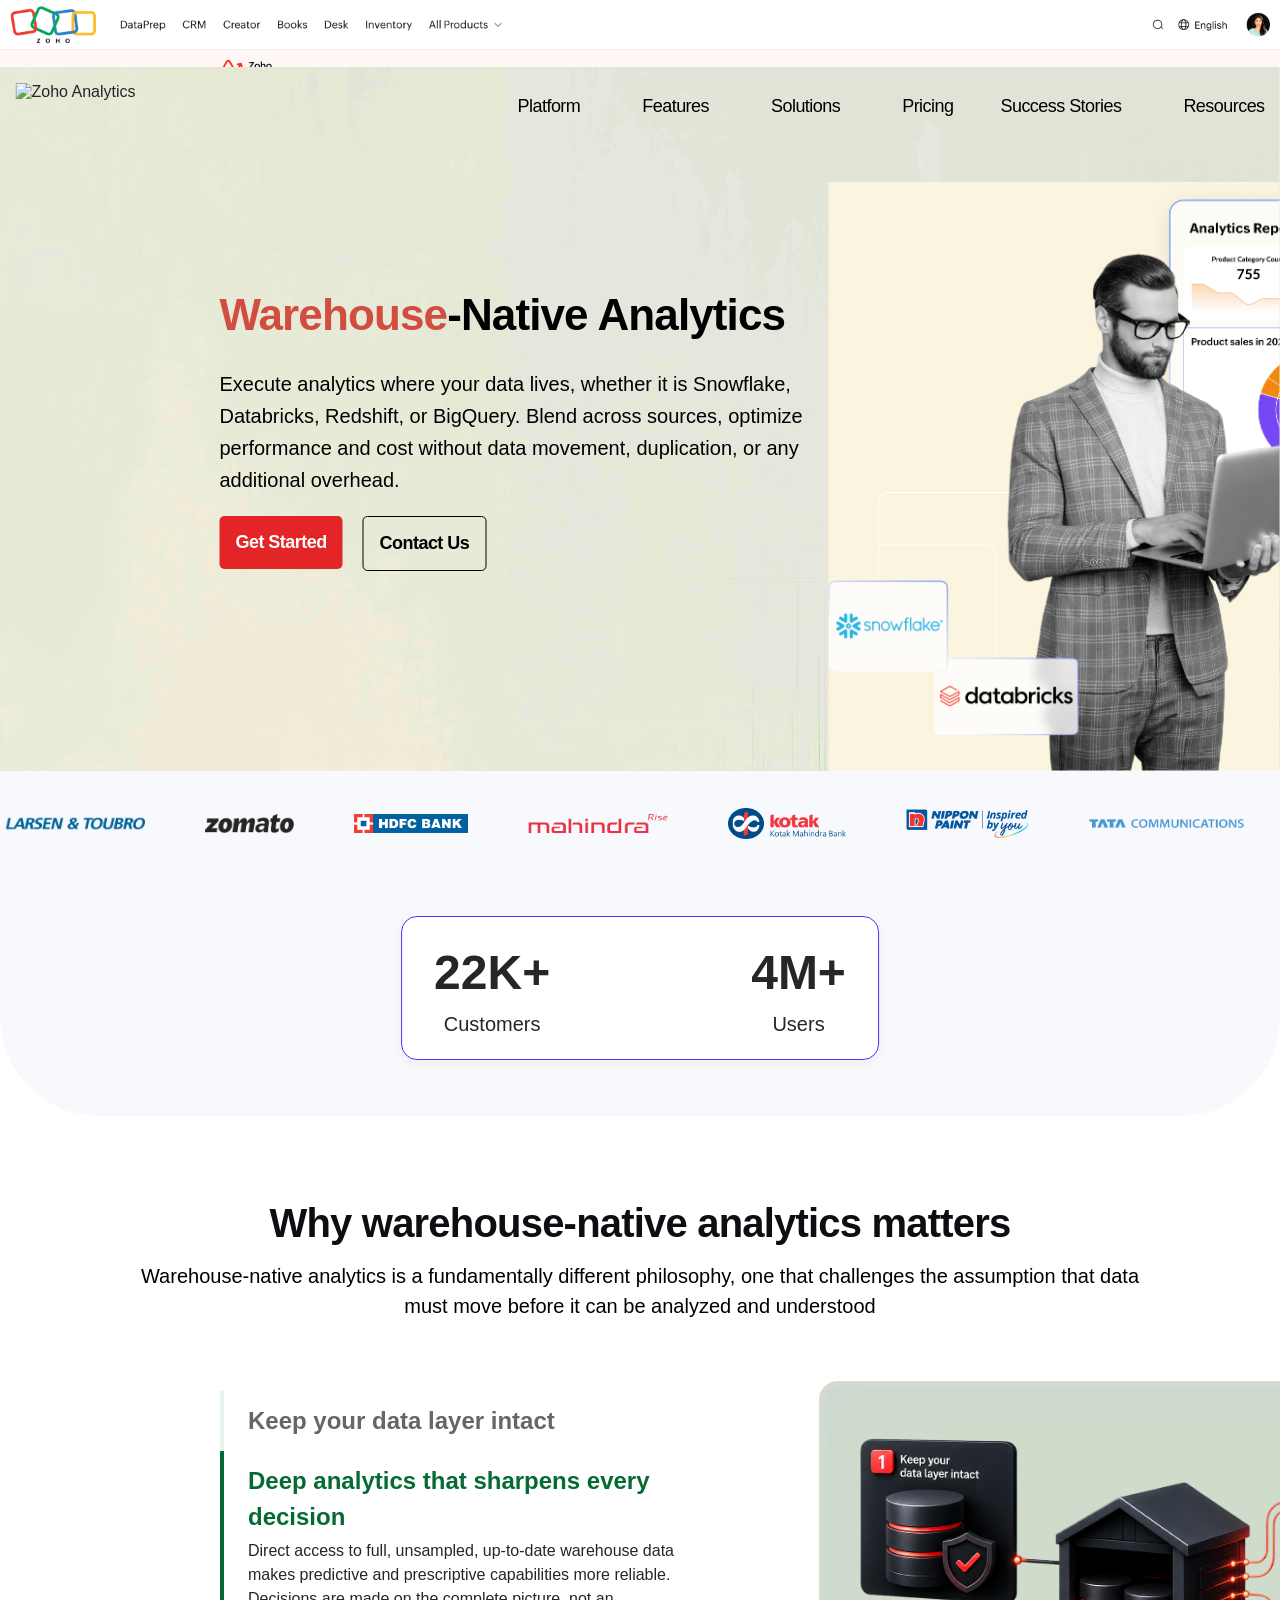
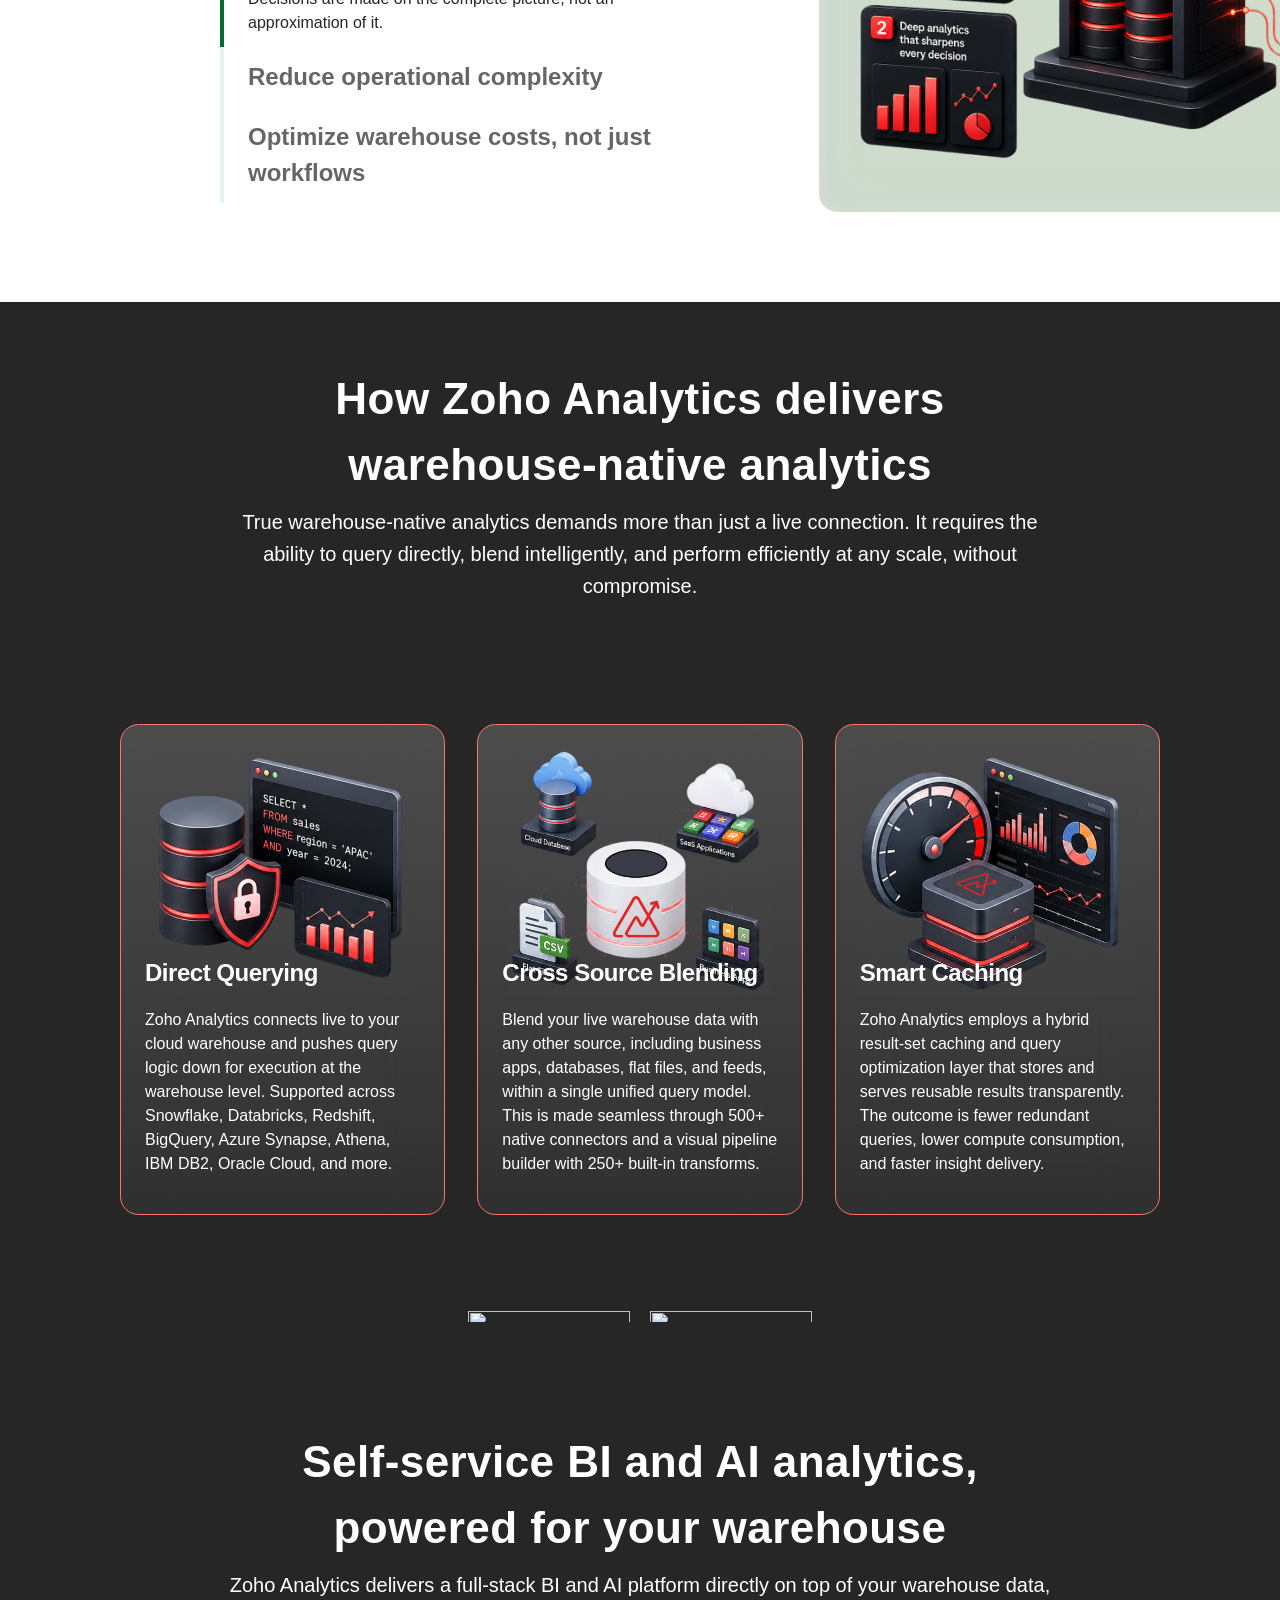
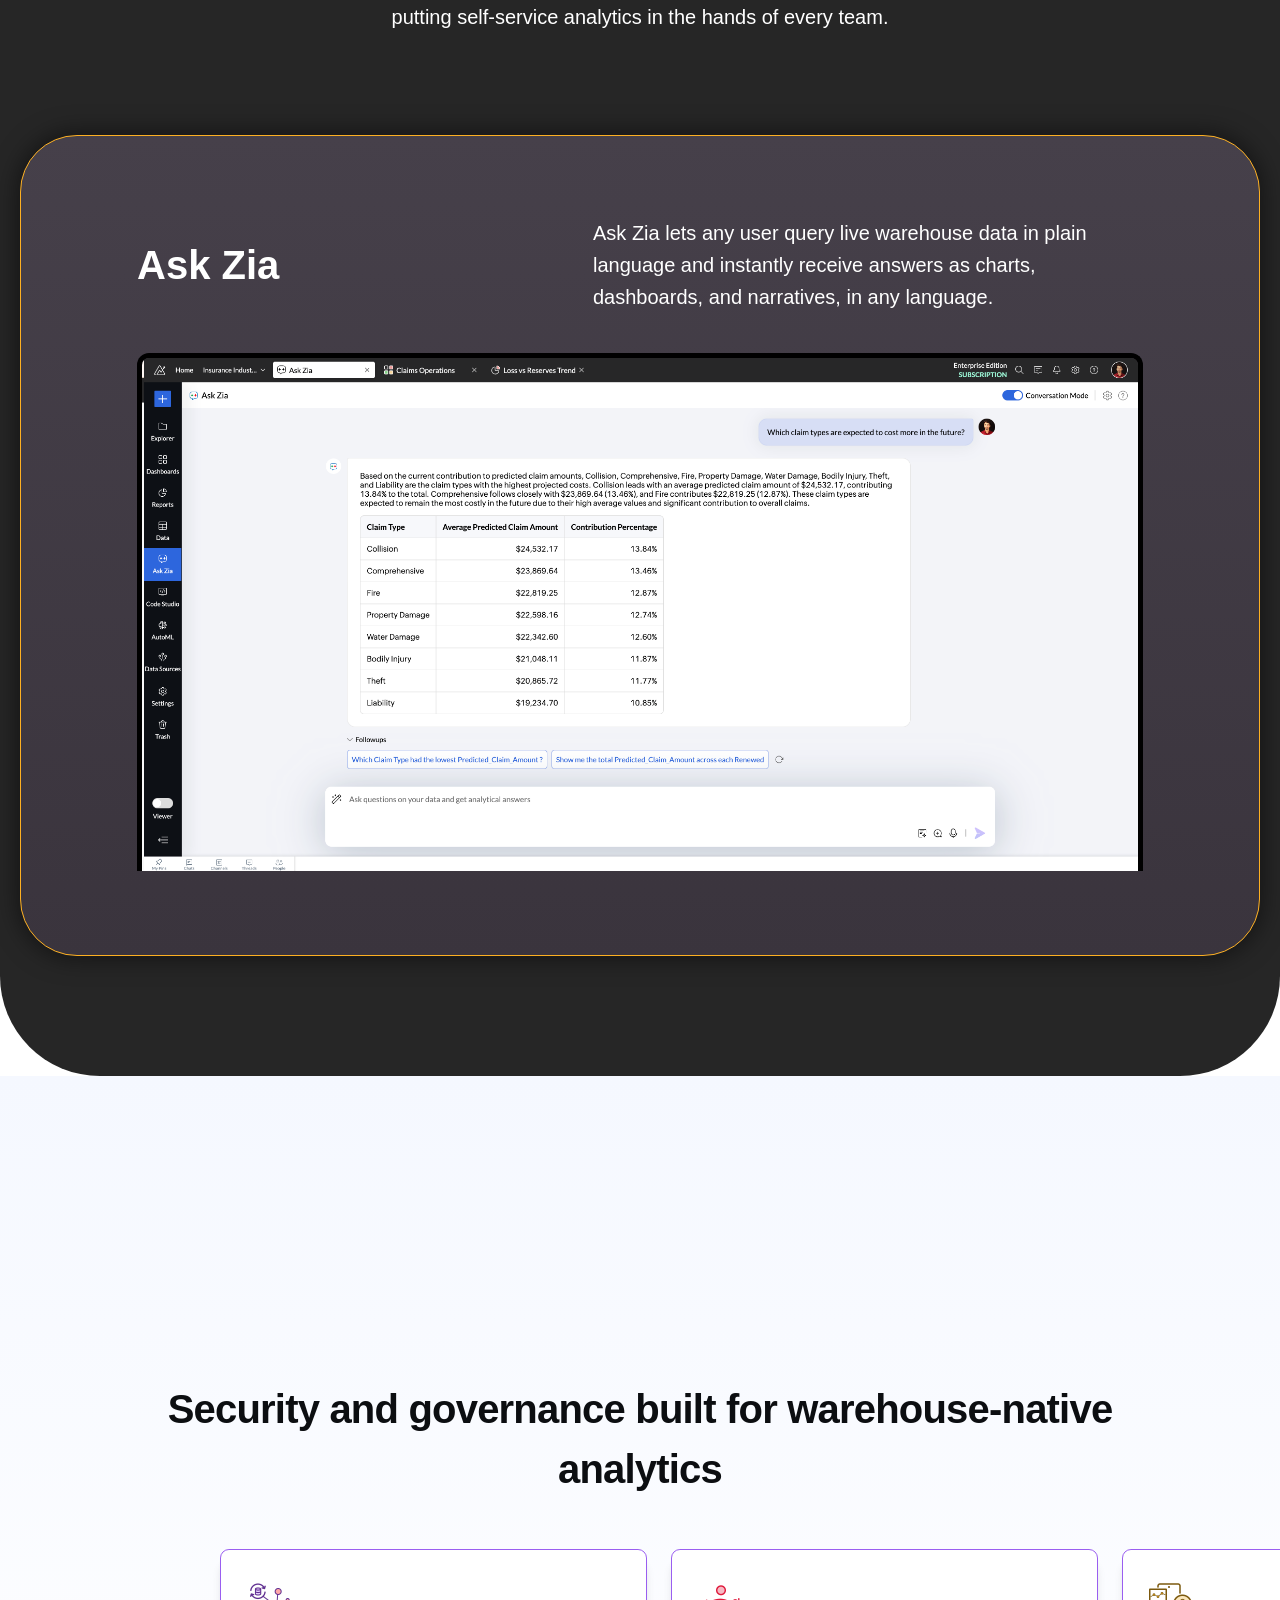
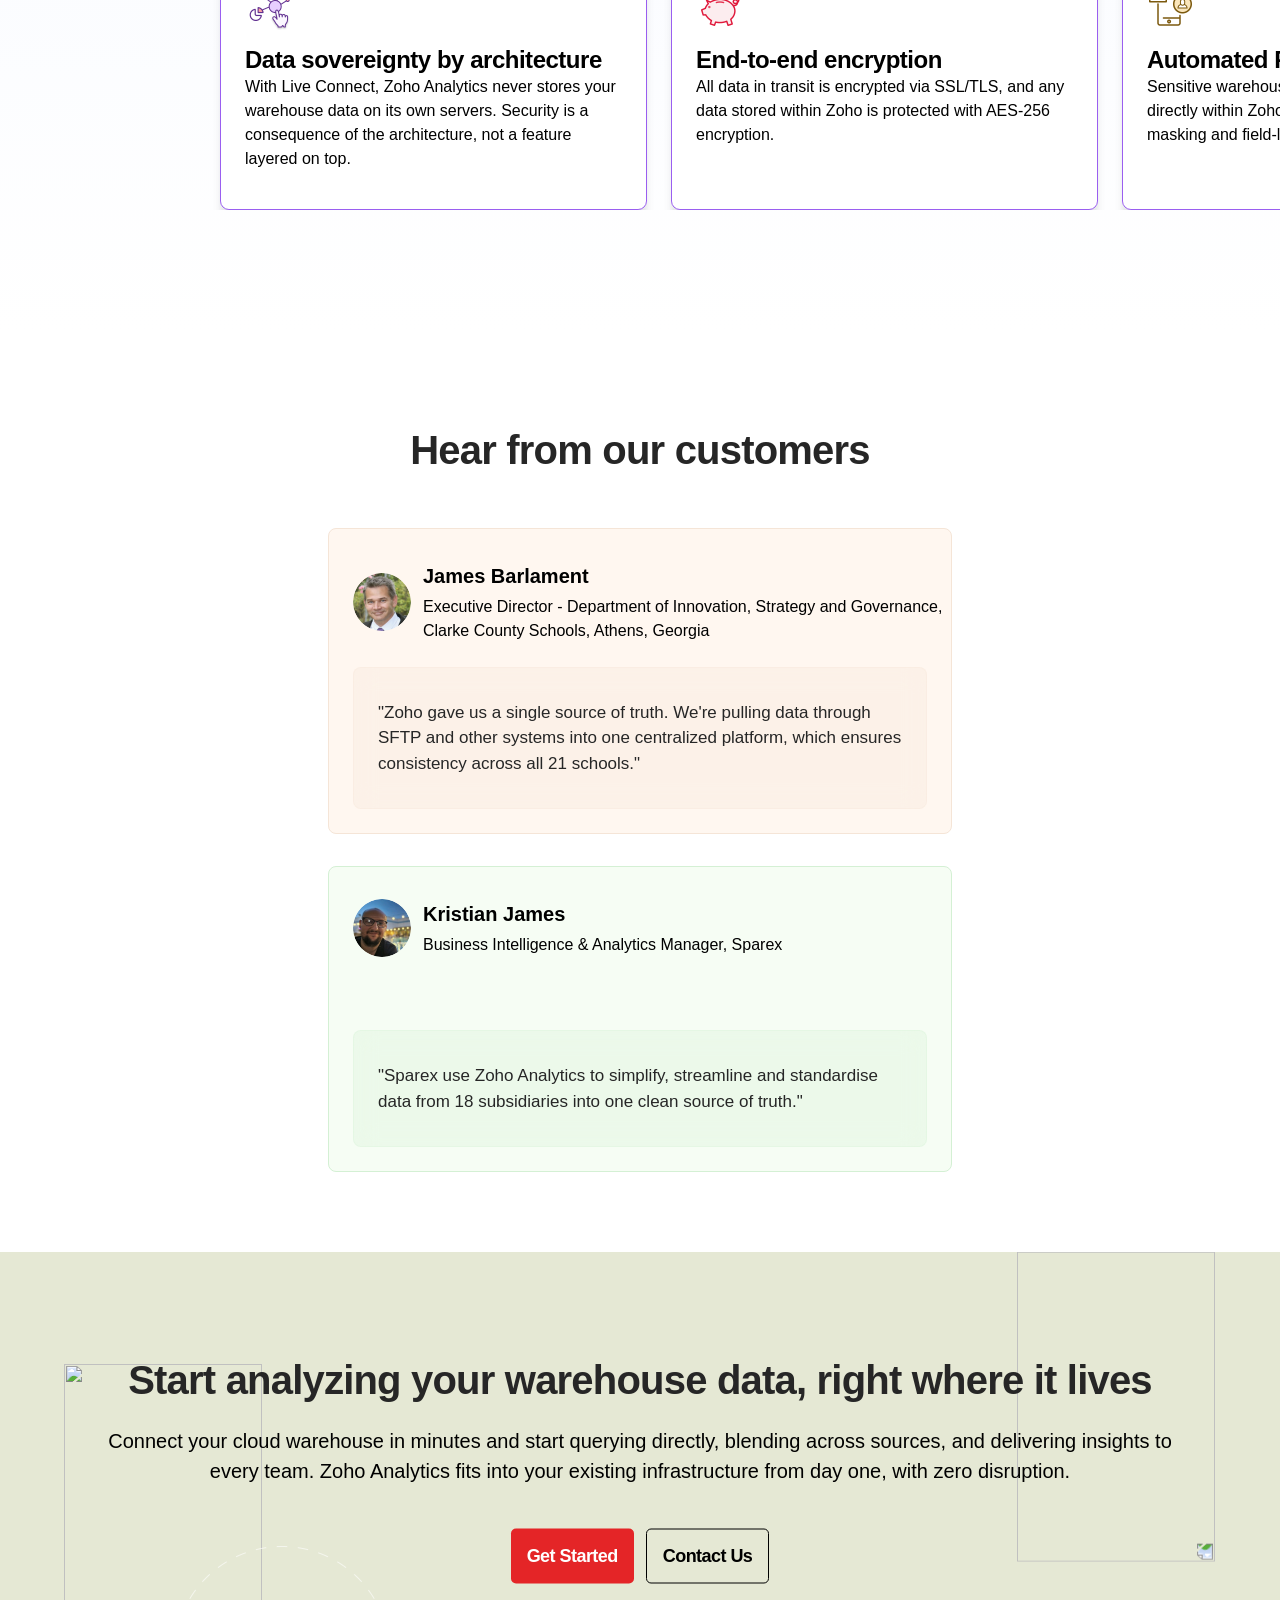
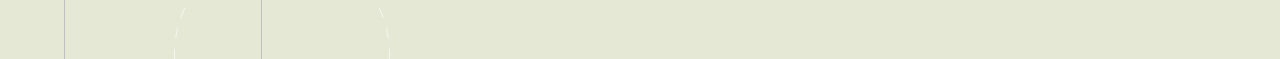
==== index.html @ e3c2c5ec "Add all project files: HTML, src, Figma fidelity report, and cursor config" ====
<!DOCTYPE html>
<html lang="en">
<head>
  <meta charset="UTF-8" />
  <meta name="viewport" content="width=1720" />
  <title>Warehouse-Native Analytics | Zoho Analytics</title>
  <link rel="stylesheet" href="src/css/tokens.css" />
  <link rel="stylesheet" href="src/css/styles.css" />
</head>
<body>
  <main id="platform-page" class="platform-page" data-node-id="2268:1725" aria-label="New platform page"></main>

  <script src="https://code.jquery.com/jquery-3.7.1.min.js" integrity="sha256-/JqT3SQfawRcv/BIHPThkBvs0OEvtFFmqPF/lYI/Cxo=" crossorigin="anonymous"></script>
  <script src="src/js/main.js"></script>
</body>
</html>
---- src/css/tokens.css ----
:root {
  /* Figma variables (node 2268:1725) */
  --text-primary: #0c0e11;
  --accent-red: #d14d3f;
  --cta-red: #e42527;
  --text-body: #262626;
  --text-muted: #666666;
  --spacing-1: 1px;
  --spacing-md: 8px;
  --spacing-xl: 16px;
  --spacing-3xl: 24px;
  --spacing-4xl: 32px;
  --container-max: 1280px;
  --width-md: 560px;
  --radius-none: 0;
  --backdrop-blur-lg: 24px;

  /* Section-specific (from design context) */
  --hero-inner-bg: #fbf4df;
  --stats-bg: #f8f9fc;
  --stats-card-border: #5930ff;
  --feature-active: #066b33;
  --feature-border-active: #066b33;
  --feature-border-inactive: #e7f3ed;
  --warehouse-bg: #262626;
  --warehouse-card-border: #ff7471;
  --security-card-border: #9a5ef0;
  --testimonial-1-bg: #fff7f0;
  --testimonial-1-border: #f5e5d7;
  --testimonial-1-quote-bg: rgba(245, 229, 215, 0.3);
  --testimonial-2-bg: #f6fdf4;
  --testimonial-2-border: #d4f0d4;
  --testimonial-2-quote-bg: rgba(212, 240, 212, 0.3);
  --cta-bg: #e5e8d4;
  --page-max-width: 1720px;
  --content-gutter: 220px;

  --font-family: "Zoho Puvi", -apple-system, BlinkMacSystemFont, "Segoe UI", Roboto, Helvetica, Arial, sans-serif;
}
---- src/css/styles.css ----
*,
*::before,
*::after {
  box-sizing: border-box;
}

html {
  -webkit-font-smoothing: antialiased;
}

body {
  margin: 0;
  font-family: var(--font-family);
  color: var(--text-body);
  background: #ffffff;
}

img {
  display: block;
  max-width: 100%;
  height: auto;
}

a {
  color: inherit;
  text-decoration: none;
}

.platform-page {
  width: 100%;
  max-width: var(--page-max-width);
  margin: 0 auto;
  overflow-x: hidden;
}

/* Buttons */
.btn {
  display: inline-flex;
  align-items: center;
  justify-content: center;
  padding: 16px;
  border-radius: 5px;
  font-size: 18px;
  font-weight: 600;
  letter-spacing: -0.54px;
  line-height: normal;
  white-space: nowrap;
}

.btn--primary {
  background: var(--cta-red);
  color: #ffffff;
  border: none;
}

.btn--outline {
  background: transparent;
  color: #000000;
  border: 1px solid #000000;
}

/* Hero */
.hero {
  position: relative;
  width: 100%;
  height: 771px;
  background: #ffffff;
}

.hero__top-bar {
  position: absolute;
  top: 0;
  left: 0;
  width: 1715.2px;
  max-width: 100%;
  height: 67px;
  overflow: hidden;
  z-index: 3;
}

.hero__top-bar img {
  width: 100%;
  height: 100%;
  object-fit: cover;
  object-position: top left;
}

.hero__canvas {
  position: absolute;
  top: 65px;
  left: 50%;
  transform: translateX(calc(-50% - 0.5px));
  width: 1719px;
  max-width: 100%;
  height: 707px;
  background: var(--hero-inner-bg);
  overflow: hidden;
}

.hero__gradient {
  position: absolute;
  top: 0;
  left: -1px;
  width: 1720px;
  height: 964px;
  pointer-events: none;
}

.hero__gradient img {
  width: 100%;
  height: 100%;
  object-fit: cover;
}

.hero__nav {
  position: absolute;
  top: 18px;
  left: 50%;
  transform: translateX(calc(-50% + 0.54px));
  display: flex;
  align-items: center;
  gap: 340px;
  z-index: 2;
}

.hero__logo img {
  width: 162.088px;
  height: 46px;
}

.hero__nav-links {
  display: flex;
  align-items: center;
  gap: 47px;
}

.hero__nav-item {
  display: inline-flex;
  align-items: center;
  gap: 7px;
  font-size: 18px;
  font-weight: 500;
  letter-spacing: -0.54px;
  color: #000000;
  white-space: nowrap;
}

.hero__nav-arrow {
  width: 8px;
  height: 4px;
}

.hero__copy {
  position: absolute;
  top: 217px;
  left: 220px;
  width: 587px;
  display: flex;
  flex-direction: column;
  gap: 20px;
  z-index: 2;
}

.hero__title {
  margin: 0;
  width: 612px;
  max-width: 100%;
  font-size: 44px;
  font-weight: 700;
  line-height: 1.5;
  letter-spacing: -0.88px;
}

.hero__title-accent {
  color: var(--accent-red);
}

.hero__title-rest {
  color: #000000;
}

.hero__body {
  margin: 0;
  font-size: 20px;
  font-weight: 400;
  line-height: 32px;
  color: #000000;
}

.hero__actions {
  display: flex;
  gap: 20px;
  align-items: flex-start;
}

.hero__visual {
  position: absolute;
  top: 117px;
  left: 819.5px;
  width: 788.347px;
  height: 589px;
  z-index: 1;
  pointer-events: none;
}

.hero__visual img {
  width: 100%;
  height: 100%;
  object-fit: contain;
}

/* Stats + marquee */
.stats-marquee {
  position: relative;
  width: 100%;
  height: 345px;
  background: var(--stats-bg);
  border-bottom-left-radius: 100px;
  border-bottom-right-radius: 100px;
  overflow: hidden;
}

.stats-marquee__track-wrap {
  position: absolute;
  top: 32px;
  left: 0;
  width: 100%;
  overflow: hidden;
}

.stats-marquee__track {
  display: flex;
  width: max-content;
  will-change: transform;
}

.stats-marquee__set {
  display: flex;
  align-items: center;
  gap: 60px;
  padding-right: 60px;
}

.stats-marquee__set img {
  flex-shrink: 0;
  object-fit: contain;
}

.stats-marquee__card-wrap {
  position: absolute;
  top: 145px;
  left: 50%;
  transform: translateX(-50%);
}

.stats-marquee__card {
  display: flex;
  align-items: center;
  justify-content: center;
  gap: 100px;
  padding: 20px 32px;
  background: #ffffff;
  border: 0.5px solid var(--stats-card-border);
  border-radius: 16px;
  box-shadow: 0 4px 11.2px rgba(0, 0, 0, 0.05);
}

.stats-marquee__stat {
  display: flex;
  flex-direction: column;
  align-items: center;
  justify-content: center;
  text-align: center;
  color: var(--text-body);
  line-height: 1.5;
}

.stats-marquee__number {
  margin: 0;
  font-size: 48px;
  font-weight: 600;
}

.stats-marquee__label {
  margin: 0;
  font-size: 20px;
  font-weight: 500;
}

.stats-marquee__divider {
  width: 1px;
  height: 53.5px;
  flex-shrink: 0;
}

/* Philosophy */
.philosophy {
  width: 1005px;
  max-width: calc(100% - 40px);
  margin: 0 auto;
  padding: 77px 0 60px;
  text-align: center;
  display: flex;
  flex-direction: column;
  gap: 8px;
}

.philosophy__title {
  margin: 0;
  font-size: 40px;
  font-weight: 700;
  line-height: 1.5;
  letter-spacing: -0.8px;
  color: var(--text-primary);
}

.philosophy__body {
  margin: 0;
  font-size: 20px;
  font-weight: 400;
  line-height: 1.5;
  color: #000000;
}

/* Feature tabs */
.feature-tabs {
  padding: 0 var(--content-gutter) 90px;
}

.feature-tabs__inner {
  display: flex;
  align-items: center;
  justify-content: space-between;
  gap: 118px;
  max-width: var(--container-max);
  margin: 0 auto;
}

.feature-tabs__content {
  width: 481px;
  flex-shrink: 0;
  display: flex;
  flex-direction: column;
}

.feature-tabs__tab {
  padding: 12px 0 12px 24px;
  border-left: 4px solid var(--feature-border-inactive);
}

.feature-tabs__tab--active {
  border-left-color: var(--feature-border-active);
}

.feature-tabs__tab-title {
  margin: 0;
  font-size: 24px;
  line-height: 1.5;
  font-weight: 600;
  color: var(--text-muted);
}

.feature-tabs__tab--active .feature-tabs__tab-title {
  font-weight: 700;
  color: var(--feature-active);
}

.feature-tabs__tab-body {
  margin: 4px 0 0;
  font-size: 16px;
  font-weight: 500;
  line-height: 1.5;
  color: var(--text-body);
}

.feature-tabs__visual {
  width: 681px;
  height: 431px;
  flex-shrink: 0;
  border: 1px solid rgba(255, 221, 178, 0.3);
  border-radius: 18.422px;
  overflow: hidden;
  position: relative;
  background: #cfdccc;
  display: flex;
  align-items: center;
  justify-content: center;
  padding: 26px;
  box-shadow: inset 0 0 14px rgba(255, 255, 255, 0.2), inset 0 0 55.5px rgba(197, 185, 246, 0.15);
}

.feature-tabs__visual-frame {
  width: 629px;
  height: 336.856px;
  overflow: hidden;
  position: relative;
}

.feature-tabs__visual-frame img {
  width: 106%;
  height: 131.96%;
  max-width: none;
  object-fit: cover;
  position: absolute;
  left: -2.48%;
  top: -13.4%;
}

/* Warehouse section */
.warehouse {
  position: relative;
  width: 100%;
  min-height: 2146px;
  background: var(--warehouse-bg);
  border-bottom-left-radius: 100px;
  border-bottom-right-radius: 100px;
  overflow: hidden;
  color: #ffffff;
  padding-bottom: 120px;
}

.warehouse__header,
.warehouse__ask-zia-header {
  width: var(--container-max);
  max-width: calc(100% - 440px);
  margin: 0 auto;
  text-align: center;
  display: flex;
  flex-direction: column;
  gap: 8px;
}

.warehouse__header {
  padding-top: 64px;
}

.warehouse__title {
  margin: 0;
  font-size: 44px;
  font-weight: 700;
  line-height: 1.5;
  letter-spacing: 0.44px;
}

.warehouse__subtitle {
  margin: 0;
  font-size: 20px;
  font-weight: 400;
  line-height: 32px;
}

.warehouse__cards {
  display: flex;
  gap: 32px;
  width: 1440px;
  max-width: calc(100% - 40px);
  margin: 122px auto 0;
  padding: 0 100px 0 100px;
}

.warehouse__card {
  flex: 1 1 0;
  min-width: 0;
  height: 491px;
  position: relative;
  border: 1px solid var(--warehouse-card-border);
  border-radius: 18.422px;
  overflow: hidden;
  background: linear-gradient(180deg, rgba(255, 255, 255, 0.18) 0.128%, rgba(255, 255, 255, 0) 139.59%);
  backdrop-filter: blur(30.35px);
}

.warehouse__card-image {
  position: absolute;
  top: 18px;
  left: 50%;
  transform: translateX(-50%);
  max-height: 252px;
  width: auto;
  object-fit: contain;
}

.warehouse__card-content {
  position: absolute;
  left: 24px;
  right: 24px;
  bottom: 38px;
  display: flex;
  flex-direction: column;
  gap: 20px;
}

.warehouse__card-title {
  margin: 0;
  font-size: 24px;
  font-weight: 700;
  line-height: 1.2;
  letter-spacing: -0.48px;
}

.warehouse__card-body {
  margin: 0;
  font-size: 16px;
  font-weight: 400;
  line-height: 1.5;
}

.warehouse__pagination {
  display: flex;
  align-items: center;
  justify-content: center;
  gap: 20px;
  margin-top: 96px;
}

.warehouse__ask-zia-header {
  margin-top: 107px;
}

.warehouse__ask-zia {
  margin-top: 102px;
  display: flex;
  justify-content: center;
}

.warehouse__ask-zia-shell {
  width: 1510px;
  max-width: calc(100% - 40px);
  min-height: 821px;
  border-radius: 57px;
  border: 1px solid #fdb022;
  background: linear-gradient(180deg, #46404a 0%, #3a343d 100%);
  box-shadow: 0 0 25px 2px rgba(0, 0, 0, 0.5);
  padding: 81px 116px 40px;
  position: relative;
}

.warehouse__ask-zia-intro {
  display: flex;
  align-items: center;
  gap: 48px;
  margin-bottom: 40px;
}

.warehouse__ask-zia-title {
  margin: 0;
  width: 408px;
  flex-shrink: 0;
  font-size: 40px;
  font-weight: 700;
  line-height: 1.4;
}

.warehouse__ask-zia-desc {
  margin: 0;
  width: 824px;
  font-size: 20px;
  font-weight: 500;
  line-height: 32px;
}

.warehouse__ask-zia-screenshot-wrap {
  border: 5px solid #000000;
  border-bottom: none;
  border-radius: 12px 12px 0 0;
  overflow: hidden;
}

.warehouse__ask-zia-screenshot {
  width: 100%;
  height: auto;
  display: block;
}

/* Security */
.security {
  position: relative;
  width: 100%;
  padding: 303px 0 120px;
  overflow: hidden;
}

.security__bg {
  position: absolute;
  inset: 0;
  background: linear-gradient(180deg, #f5f8ff 0%, #ffffff 100%);
  z-index: 0;
}

.security__title {
  position: relative;
  z-index: 1;
  margin: 0 auto 50px;
  max-width: 1156px;
  padding: 0 20px;
  text-align: center;
  font-size: 40px;
  font-weight: 700;
  line-height: 1.5;
  letter-spacing: -0.8px;
  color: var(--text-primary);
}

.security__cards-scroll {
  position: relative;
  z-index: 1;
  overflow-x: auto;
  overflow-y: hidden;
  -webkit-overflow-scrolling: touch;
  scrollbar-width: none;
  padding: 0 var(--content-gutter);
}

.security__cards-scroll::-webkit-scrollbar {
  display: none;
}

.security__cards {
  display: flex;
  gap: 24px;
  width: max-content;
  min-width: 100%;
}

.security__card {
  flex: 0 0 427px;
  width: 427px;
  min-height: 261px;
  display: flex;
  flex-direction: column;
  gap: 16px;
  padding: 32px 24px;
  background: #ffffff;
  border: 0.746px solid var(--security-card-border);
  border-radius: 8.958px;
  box-shadow: 0 14.93px 8.958px rgba(16, 24, 40, 0.08), 0 5.972px 2.986px rgba(16, 24, 40, 0.03);
}

.security__icon {
  width: 48px;
  height: 48px;
  object-fit: contain;
}

.security__card-title {
  margin: 0;
  font-size: 24px;
  font-weight: 700;
  line-height: 1.2;
  letter-spacing: -0.48px;
  color: #000000;
}

.security__card-body {
  margin: 0;
  font-size: 16px;
  font-weight: 400;
  line-height: 1.5;
  color: #000000;
}

/* Testimonials */
.testimonials {
  padding: 90px var(--content-gutter) 80px;
}

.testimonials__title {
  margin: 0 0 48px;
  text-align: center;
  font-size: 40px;
  font-weight: 700;
  line-height: 1.5;
  letter-spacing: -0.8px;
  color: var(--text-body);
}

.testimonials__grid {
  display: flex;
  gap: 32px;
  justify-content: center;
  flex-wrap: wrap;
}

.testimonials__card {
  position: relative;
  width: 624px;
  min-height: 306px;
  padding: 24px;
  border-radius: 8px;
  display: flex;
  flex-direction: column;
  justify-content: flex-end;
}

.testimonials__card--warm {
  background: var(--testimonial-1-bg);
  border: 1px solid var(--testimonial-1-border);
}

.testimonials__card--green {
  background: var(--testimonial-2-bg);
  border: 1px solid var(--testimonial-2-border);
}

.testimonials__profile {
  position: absolute;
  top: 32px;
  left: 24px;
  display: flex;
  gap: 12px;
  align-items: center;
}

.testimonials__avatar {
  width: 58px;
  height: 58px;
  border-radius: 50%;
  object-fit: cover;
  flex-shrink: 0;
}

.testimonials__name {
  margin: 0;
  font-size: 20px;
  font-weight: 600;
  line-height: 1.5;
  color: #000000;
}

.testimonials__role {
  margin: 4px 0 0;
  font-size: 16px;
  font-weight: 400;
  line-height: 1.5;
  color: #000000;
}

.testimonials__quote {
  margin: 108px 0 0;
  padding: 32px 24px;
  border-radius: 8px;
  font-size: 17px;
  font-weight: 500;
  line-height: 1.5;
  color: var(--text-body);
}

.testimonials__card--warm .testimonials__quote {
  background: var(--testimonial-1-quote-bg);
  border: 1px solid rgba(245, 229, 215, 0.3);
  backdrop-filter: blur(12px);
}

.testimonials__card--green .testimonials__quote {
  background: var(--testimonial-2-quote-bg);
  border: 1px solid rgba(212, 240, 212, 0.3);
  backdrop-filter: blur(12px);
}

/* Bottom CTA */
.bottom-cta {
  position: relative;
  width: 100%;
  height: 407px;
  background: var(--cta-bg);
  overflow: hidden;
}

.bottom-cta__box {
  position: absolute;
  width: 198px;
  height: 309.677px;
  object-fit: contain;
  pointer-events: none;
}

.bottom-cta__box--left {
  left: 64px;
  top: 112px;
}

.bottom-cta__box--right {
  right: 65px;
  top: 0;
  transform: rotate(180deg);
}

.bottom-cta__ellipse {
  position: absolute;
  left: 174px;
  bottom: -103px;
  width: 216px;
  height: 216px;
  opacity: 0.6;
  pointer-events: none;
}

.bottom-cta__content {
  position: absolute;
  top: 50%;
  left: 50%;
  transform: translate(-50%, calc(-50% + 10.5px));
  width: 1090px;
  max-width: calc(100% - 40px);
  display: flex;
  flex-direction: column;
  align-items: center;
  gap: 43px;
  text-align: center;
}

.bottom-cta__title {
  margin: 0;
  font-size: 40px;
  font-weight: 600;
  line-height: 1.5;
  letter-spacing: -0.8px;
  color: var(--text-body);
}

.bottom-cta__body {
  margin: 8px 0 0;
  font-size: 20px;
  font-weight: 400;
  line-height: 1.5;
  color: #000000;
}

.bottom-cta__actions {
  display: flex;
  gap: 12px;
  justify-content: center;
}

.bottom-cta__copy {
  display: flex;
  flex-direction: column;
  gap: 8px;
  align-items: center;
}
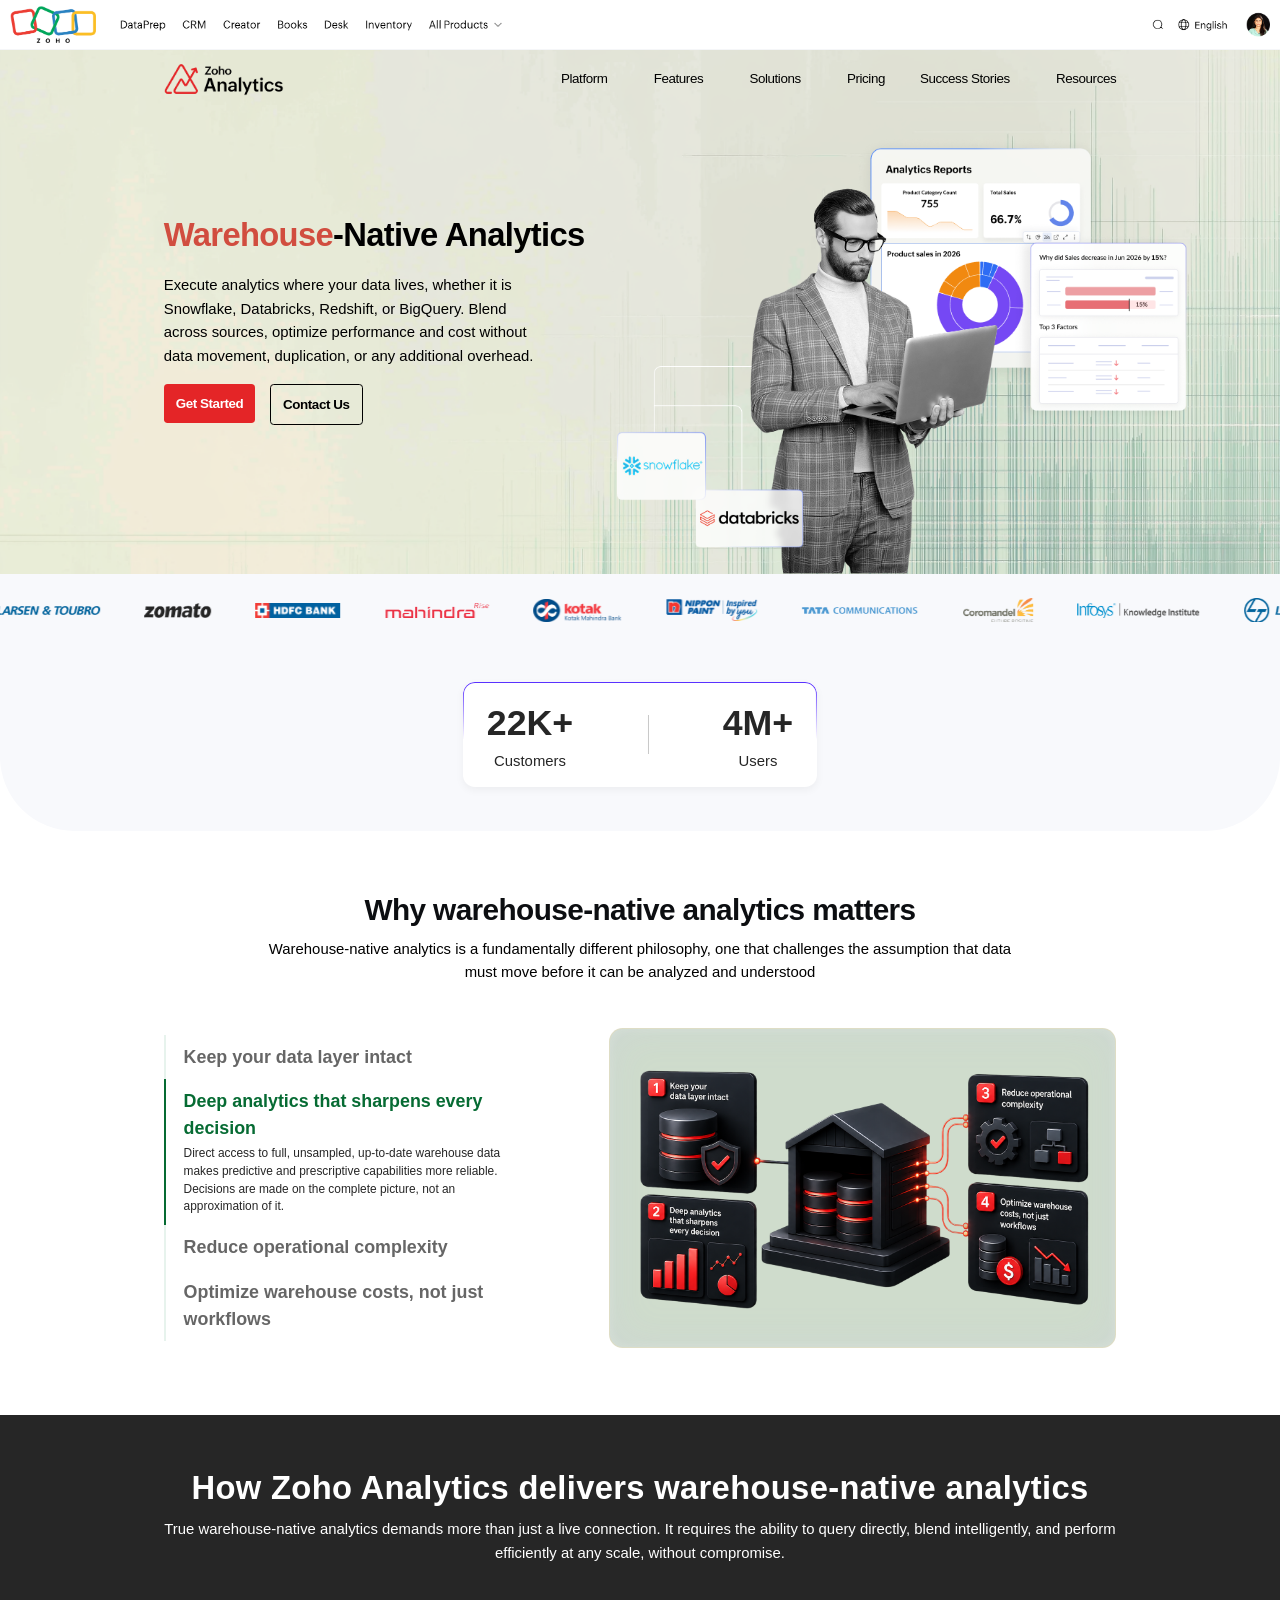
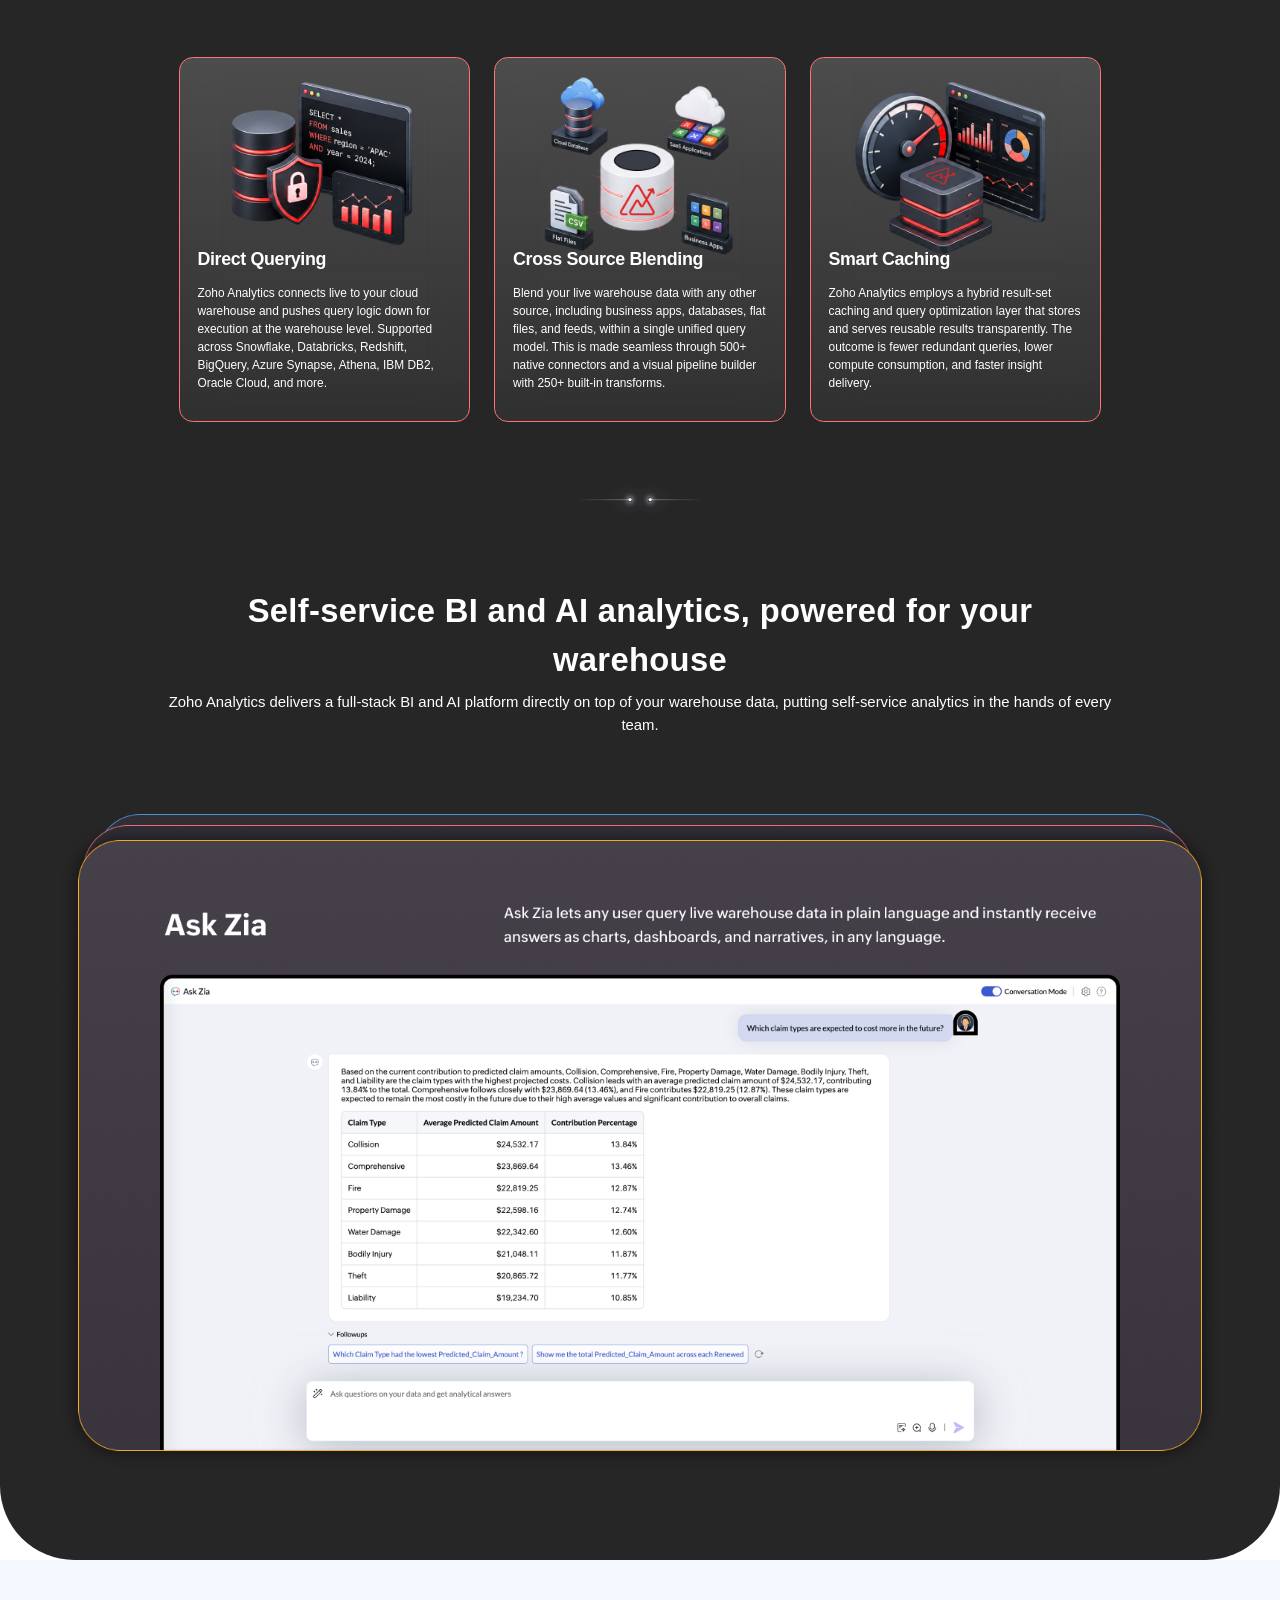
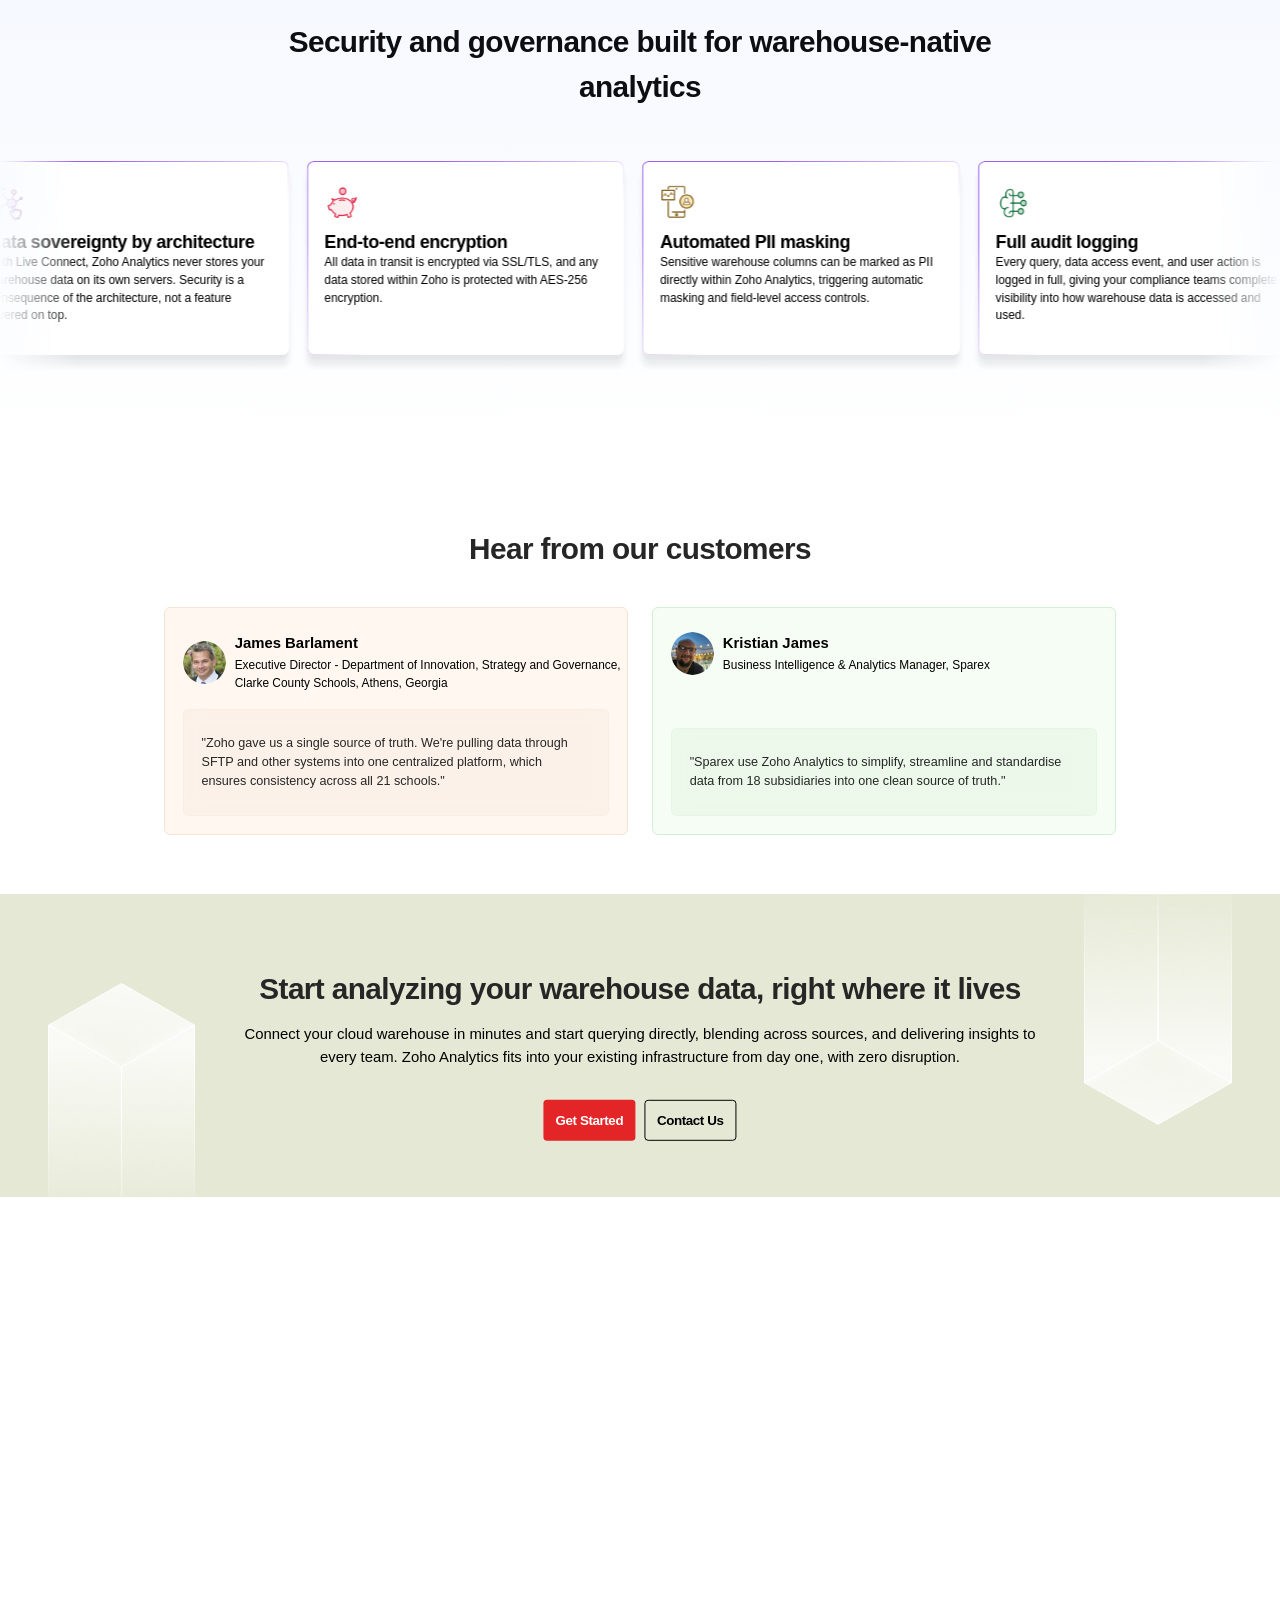
==== commit d7ab9926: "Update mockup: fix CTA boxes, Ask Zia UI, and spacing" ====
--- a/index.html
+++ b/index.html
@@ -1,16 +1,498 @@
 <!DOCTYPE html>
 <html lang="en">
+
 <head>
   <meta charset="UTF-8" />
-  <meta name="viewport" content="width=1720" />
+  <meta name="viewport" content="width=device-width, initial-scale=1" />
   <title>Warehouse-Native Analytics | Zoho Analytics</title>
+  <meta name="description"
+    content="Execute analytics where your data lives with Zoho Analytics warehouse-native platform. Connect Snowflake, Databricks, Redshift, BigQuery and more." />
   <link rel="stylesheet" href="src/css/tokens.css" />
   <link rel="stylesheet" href="src/css/styles.css" />
 </head>
+
 <body>
-  <main id="platform-page" class="platform-page" data-node-id="2268:1725" aria-label="New platform page"></main>
-
-  <script src="https://code.jquery.com/jquery-3.7.1.min.js" integrity="sha256-/JqT3SQfawRcv/BIHPThkBvs0OEvtFFmqPF/lYI/Cxo=" crossorigin="anonymous"></script>
-  <script src="src/js/main.js"></script>
+  <main id="platform-page" class="platform-page" data-node-id="2268:1725" aria-label="New platform page">
+
+    <!-- Hero -->
+    <section class="hero" data-node-id="11953:1313" aria-label="Hero">
+      <div class="hero__top-bar" data-node-id="11953:1541">
+        <img src="src/assets/images/hero-top-bar.png" alt="" width="1715" height="67" />
+      </div>
+      <div class="hero__canvas" data-node-id="11953:1314">
+        <div class="hero__gradient" data-node-id="11953:1315">
+          <img src="src/assets/images/hero-gradient.png" alt="" />
+        </div>
+        <header class="hero__nav" data-node-id="11953:1316">
+          <a class="hero__logo" href="#" data-node-id="11953:1317">
+            <img src="src/assets/images/custom-logo.png?v=2" alt="Custom Logo" height="46" />
+          </a>
+          <nav class="hero__nav-links" data-node-id="11953:1333" aria-label="Primary">
+            <a class="hero__nav-item" href="#" data-node-id="11953:1334">Platform <img class="hero__nav-arrow"
+                src="src/assets/images/nav-arrow.png" alt="" width="8" height="4" /></a>
+            <a class="hero__nav-item" href="#" data-node-id="11953:1338">Features <img class="hero__nav-arrow"
+                src="src/assets/images/nav-arrow.png" alt="" width="8" height="4" /></a>
+            <a class="hero__nav-item" href="#" data-node-id="11953:1342">Solutions <img class="hero__nav-arrow"
+                src="src/assets/images/nav-arrow.png" alt="" width="8" height="4" /></a>
+            <a class="hero__nav-item hero__nav-item--plain" href="#" data-node-id="11953:1346">Pricing</a>
+            <a class="hero__nav-item" href="#" data-node-id="11953:1347">Success Stories <img class="hero__nav-arrow"
+                src="src/assets/images/nav-arrow.png" alt="" width="8" height="4" /></a>
+            <a class="hero__nav-item hero__nav-item--plain" href="#" data-node-id="11953:1351">Resources</a>
+          </nav>
+        </header>
+        <div class="hero__copy" data-node-id="11953:1542">
+          <h1 class="hero__title" data-node-id="11953:1543">
+            <span class="hero__title-accent">Warehouse</span><span class="hero__title-rest">-Native Analytics</span>
+          </h1>
+          <p class="hero__body" data-node-id="11953:1544">
+            Execute analytics where your data lives, whether it is Snowflake, Databricks, Redshift, or BigQuery. Blend
+            across sources, optimize performance and cost without data movement, duplication, or any additional
+            overhead.
+          </p>
+          <div class="hero__actions" data-node-id="11953:1545">
+            <a class="btn btn--primary" href="#" data-node-id="11953:1546">Get Started</a>
+            <a class="btn btn--outline" href="#" data-node-id="11953:1548">Contact Us</a>
+          </div>
+        </div>
+        <div class="hero__visual" data-node-id="11960:4018">
+          <img src="src/assets/images/hero-illustration-cluster.png" alt="" width="788" height="589" />
+        </div>
+      </div>
+    </section>
+
+    <!-- Stats + Marquee -->
+    <section class="stats-marquee" data-node-id="2268:1755" aria-label="Customer logos and statistics">
+      <div class="stats-marquee__track-wrap">
+        <div class="stats-marquee__track" data-node-id="2268:1780">
+          <div class="stats-marquee__set">
+            <img src="src/assets/images/logo-larsen-toubro.png" alt="Larsen &amp; Toubro" width="181" height="33"
+              data-node-id="2268:1781" />
+            <img src="src/assets/images/logo-zomato.png" alt="Zomato" width="89" height="19" data-node-id="2268:1782" />
+            <img src="src/assets/images/logo-hdfc.png" alt="HDFC Bank" width="114" height="19"
+              data-node-id="2268:1783" />
+            <img src="src/assets/images/logo-mahindra.png" alt="Mahindra Rise" width="140" height="19"
+              data-node-id="2268:1784" />
+            <img src="src/assets/images/logo-kotak.png" alt="Kotak Mahindra Bank" width="118" height="31"
+              data-node-id="2268:1785" />
+            <img src="src/assets/images/logo-nippon.png" alt="Nippon Paint" width="122" height="29"
+              data-node-id="2268:1786" />
+            <img src="src/assets/images/logo-tata.png" alt="Tata Communications" width="157" height="9"
+              data-node-id="2268:1787" />
+            <img src="src/assets/images/logo-coromandel.png" alt="Coromandel" width="94" height="33"
+              data-node-id="2268:1788" />
+            <img src="src/assets/images/logo-infosys.png" alt="Infosys Knowledge Institute" width="164" height="19"
+              data-node-id="2268:1789" />
+          </div>
+        </div>
+      </div>
+      <div class="stats-marquee__card-wrap" data-node-id="2268:1756">
+        <div class="stats-marquee__card" data-node-id="11866:35531">
+          <div class="stats-marquee__stat" data-node-id="11866:35532">
+            <p class="stats-marquee__number" data-node-id="11866:35533">22K+</p>
+            <p class="stats-marquee__label" data-node-id="11866:35534">Customers</p>
+          </div>
+          <div class="stats-marquee__divider" role="separator"></div>
+          <div class="stats-marquee__stat" data-node-id="11866:35536">
+            <p class="stats-marquee__number" data-node-id="11866:35537">4M+</p>
+            <p class="stats-marquee__label" data-node-id="11866:35538">Users</p>
+          </div>
+        </div>
+      </div>
+    </section>
+
+    <!-- Philosophy -->
+    <section class="philosophy" data-node-id="11868:1301" aria-label="Why warehouse-native analytics matters">
+      <h2 class="philosophy__title" data-node-id="11868:1302">Why warehouse-native analytics matters</h2>
+      <p class="philosophy__body" data-node-id="11868:1303">
+        Warehouse-native analytics is a fundamentally different philosophy, one that challenges the assumption that data
+        must move before it can be analyzed and understood
+      </p>
+    </section>
+
+    <!-- Feature Tabs -->
+    <section class="feature-tabs" data-node-id="11954:3827" aria-label="Feature tabs">
+      <div class="feature-tabs__inner">
+        <div class="feature-tabs__content" data-node-id="11954:3828">
+          <article class="feature-tabs__tab" data-node-id="11954:3829">
+            <h3 class="feature-tabs__tab-title" data-node-id="11954:3831">Keep your data layer intact</h3>
+            <p class="feature-tabs__tab-body">
+              Connect directly to your existing data warehouse without moving or duplicating data. Zoho Analytics seamlessly integrates with your infrastructure, ensuring your central source of truth remains secure and unchanged.
+            </p>
+          </article>
+          <article class="feature-tabs__tab feature-tabs__tab--active" data-node-id="11954:3833">
+            <h3 class="feature-tabs__tab-title" data-node-id="11954:3835">Deep analytics that sharpens every decision
+            </h3>
+            <p class="feature-tabs__tab-body" data-node-id="11954:3837">
+              Direct access to full, unsampled, up-to-date warehouse data makes predictive and prescriptive capabilities
+              more reliable. Decisions are made on the complete picture, not an approximation of it.
+            </p>
+          </article>
+          <article class="feature-tabs__tab" data-node-id="11954:3839">
+            <h3 class="feature-tabs__tab-title" data-node-id="11954:3841">Reduce operational complexity</h3>
+            <p class="feature-tabs__tab-body">
+              Eliminate the need for complex ETL pipelines and disjointed data tools. A unified platform simplifies data governance and accelerates the time to insight for both IT teams and business users.
+            </p>
+          </article>
+          <article class="feature-tabs__tab" data-node-id="11963:4221">
+            <h3 class="feature-tabs__tab-title" data-node-id="11963:4223">Optimize warehouse costs, not just workflows
+            </h3>
+            <p class="feature-tabs__tab-body">
+              Control your compute and storage expenses with smart caching and query optimization. Zoho Analytics ensures you only pay for the processing you actually need while delivering fast performance.
+            </p>
+          </article>
+        </div>
+        <div class="feature-tabs__visual" data-node-id="11954:3843">
+          <div class="feature-tabs__visual-frame">
+            <img src="src/assets/images/feature-tab-illustration.png" alt="" width="629" height="337"
+              data-node-id="11964:4227" />
+          </div>
+        </div>
+      </div>
+    </section>
+
+    <!-- Warehouse Features -->
+    <section class="warehouse" data-node-id="2268:1726" aria-label="Warehouse-native analytics features">
+      <div class="warehouse__header" data-node-id="11869:46254">
+        <h2 class="warehouse__title" data-node-id="11869:46255">How Zoho Analytics delivers warehouse-native analytics
+        </h2>
+        <p class="warehouse__subtitle" data-node-id="11869:46256">
+          True warehouse-native analytics demands more than just a live connection. It requires the ability to query
+          directly, blend intelligently, and perform efficiently at any scale, without compromise.
+        </p>
+      </div>
+
+      <div class="warehouse__cards" data-node-id="11869:1914">
+        <article class="warehouse__card" data-node-id="11869:1915">
+          <img class="warehouse__card-image" src="src/assets/images/card-direct-querying.png" alt="" width="266"
+            height="252" data-node-id="11899:3391" />
+          <div class="warehouse__card-content" data-node-id="11869:1916">
+            <h3 class="warehouse__card-title" data-node-id="11869:1917">Direct Querying</h3>
+            <p class="warehouse__card-body" data-node-id="11869:1918">
+              Zoho Analytics connects live to your cloud warehouse and pushes query logic down for execution at the
+              warehouse level. Supported across Snowflake, Databricks, Redshift, BigQuery, Azure Synapse, Athena, IBM
+              DB2, Oracle Cloud, and more.
+            </p>
+          </div>
+        </article>
+        <article class="warehouse__card" data-node-id="11869:2078">
+          <img class="warehouse__card-image" src="src/assets/images/card-cross-source-blending.png" alt="" width="246"
+            height="232" data-node-id="11899:3427" />
+          <div class="warehouse__card-content" data-node-id="11869:2079">
+            <h3 class="warehouse__card-title" data-node-id="11869:2080">Cross Source Blending</h3>
+            <p class="warehouse__card-body" data-node-id="11869:2081">
+              Blend your live warehouse data with any other source, including business apps, databases, flat files, and
+              feeds, within a single unified query model. This is made seamless through 500+ native connectors and a
+              visual pipeline builder with 250+ built-in transforms.
+            </p>
+          </div>
+        </article>
+        <article class="warehouse__card" data-node-id="11869:2215">
+          <img class="warehouse__card-image" src="src/assets/images/card-smart-caching.png" alt="" width="247"
+            height="223" data-node-id="11960:4212" />
+          <div class="warehouse__card-content" data-node-id="11869:2216">
+            <h3 class="warehouse__card-title" data-node-id="11869:2217">Smart Caching</h3>
+            <p class="warehouse__card-body" data-node-id="11869:2218">
+              Zoho Analytics employs a hybrid result-set caching and query optimization layer that stores and serves
+              reusable results transparently. The outcome is fewer redundant queries, lower compute consumption, and
+              faster insight delivery.
+            </p>
+          </div>
+        </article>
+      </div>
+
+      <div class="warehouse__pagination" data-node-id="11980:918">
+        <!-- Left pagination dot (line fades left → glowing star at right) -->
+        <svg width="162" height="11" viewBox="0 0 175.5 39" fill="none" xmlns="http://www.w3.org/2000/svg"
+          overflow="visible" style="display:block;" data-node-id="11980:919">
+          <g id="Group 9">
+            <path d="M0 19.5H156" stroke="url(#paint0_linear_left)" />
+            <g filter="url(#filter0_dd_left)">
+              <path
+                d="M157.169 14.8359C156.8 13.7551 155.307 13.7224 154.869 14.7377L154.832 14.8365L154.333 16.294C154.219 16.6283 151.48 14.5797 151.237 14.8365C150.995 15.0934 153.255 17.6498 152.928 17.7831L152.794 17.8331L151.336 18.3309C150.255 18.7002 150.222 20.1935 151.237 20.6314L151.336 20.6684L152.794 21.1668C153.128 21.281 150.98 23.9215 151.237 24.164C151.494 24.4065 154.15 22.2453 154.283 22.5725L154.333 22.7059L154.831 24.164C155.2 25.2448 156.694 25.2775 157.131 24.2628L157.169 24.164L157.667 22.7065C157.781 22.3721 160.52 24.5198 160.762 24.2628C161.005 24.0059 158.745 21.3502 159.073 21.2169L159.206 21.1668L160.664 20.6691C161.745 20.2997 161.778 18.8064 160.762 18.3691L160.664 18.3309L159.206 17.8331C158.872 17.7189 160.757 15.2425 160.5 15C160.243 14.7575 157.85 16.7546 157.717 16.4274L157.667 16.294L157.169 14.8359Z"
+                fill="#FFFFFF" />
+            </g>
+          </g>
+          <defs>
+            <filter id="filter0_dd_left" x="136.5" y="0" width="39" height="39" filterUnits="userSpaceOnUse"
+              color-interpolation-filters="sRGB">
+              <feFlood flood-opacity="0" result="BackgroundImageFix" />
+              <feColorMatrix in="SourceAlpha" type="matrix" values="0 0 0 0 0 0 0 0 0 0 0 0 0 0 0 0 0 0 127 0"
+                result="hardAlpha" />
+              <feOffset />
+              <feGaussianBlur stdDeviation="7" />
+              <feComposite in2="hardAlpha" operator="out" />
+              <feColorMatrix type="matrix" values="0 0 0 0 0.771835 0 0 0 0 0.720833 0 0 0 0 1 0 0 0 1.0 0" />
+              <feBlend mode="normal" in2="BackgroundImageFix" result="effect1_dropShadow_left" />
+              <feColorMatrix in="SourceAlpha" type="matrix" values="0 0 0 0 0 0 0 0 0 0 0 0 0 0 0 0 0 0 127 0"
+                result="hardAlpha" />
+              <feOffset />
+              <feGaussianBlur stdDeviation="2" />
+              <feComposite in2="hardAlpha" operator="out" />
+              <feColorMatrix type="matrix" values="0 0 0 0 0.847059 0 0 0 0 0.572549 0 0 0 0 0.243137 0 0 0 1 0" />
+              <feBlend mode="normal" in2="effect1_dropShadow_left" result="effect2_dropShadow_left" />
+              <feBlend mode="normal" in="SourceGraphic" in2="effect2_dropShadow_left" result="shape" />
+            </filter>
+            <linearGradient id="paint0_linear_left" x1="156" y1="19" x2="0" y2="19" gradientUnits="userSpaceOnUse">
+              <stop stop-color="#CCC1FB" />
+              <stop offset="1" stop-color="#CCC1FB" stop-opacity="0" />
+            </linearGradient>
+          </defs>
+        </svg>
+
+        <!-- Right pagination dot (mirrored — glowing star at left, line fades right) -->
+        <svg width="162" height="11" viewBox="0 0 175.5 39" fill="none" xmlns="http://www.w3.org/2000/svg"
+          overflow="visible" style="display:block; transform:scaleX(-1);" data-node-id="11980:923">
+          <g id="Group 10">
+            <path d="M0 19.5H156" stroke="url(#paint0_linear_right)" />
+            <g filter="url(#filter0_dd_right)">
+              <path
+                d="M157.169 14.8359C156.8 13.7551 155.307 13.7224 154.869 14.7377L154.832 14.8365L154.333 16.294C154.219 16.6283 151.48 14.5797 151.237 14.8365C150.995 15.0934 153.255 17.6498 152.928 17.7831L152.794 17.8331L151.336 18.3309C150.255 18.7002 150.222 20.1935 151.237 20.6314L151.336 20.6684L152.794 21.1668C153.128 21.281 150.98 23.9215 151.237 24.164C151.494 24.4065 154.15 22.2453 154.283 22.5725L154.333 22.7059L154.831 24.164C155.2 25.2448 156.694 25.2775 157.131 24.2628L157.169 24.164L157.667 22.7065C157.781 22.3721 160.52 24.5198 160.762 24.2628C161.005 24.0059 158.745 21.3502 159.073 21.2169L159.206 21.1668L160.664 20.6691C161.745 20.2997 161.778 18.8064 160.762 18.3691L160.664 18.3309L159.206 17.8331C158.872 17.7189 160.757 15.2425 160.5 15C160.243 14.7575 157.85 16.7546 157.717 16.4274L157.667 16.294L157.169 14.8359Z"
+                fill="#FFFFFF" />
+            </g>
+          </g>
+          <defs>
+            <filter id="filter0_dd_right" x="136.5" y="0" width="39" height="39" filterUnits="userSpaceOnUse"
+              color-interpolation-filters="sRGB">
+              <feFlood flood-opacity="0" result="BackgroundImageFix" />
+              <feColorMatrix in="SourceAlpha" type="matrix" values="0 0 0 0 0 0 0 0 0 0 0 0 0 0 0 0 0 0 127 0"
+                result="hardAlpha" />
+              <feOffset />
+              <feGaussianBlur stdDeviation="7" />
+              <feComposite in2="hardAlpha" operator="out" />
+              <feColorMatrix type="matrix" values="0 0 0 0 0.771835 0 0 0 0 0.720833 0 0 0 0 1 0 0 0 1.0 0" />
+              <feBlend mode="normal" in2="BackgroundImageFix" result="effect1_dropShadow_right" />
+              <feColorMatrix in="SourceAlpha" type="matrix" values="0 0 0 0 0 0 0 0 0 0 0 0 0 0 0 0 0 0 127 0"
+                result="hardAlpha" />
+              <feOffset />
+              <feGaussianBlur stdDeviation="2" />
+              <feComposite in2="hardAlpha" operator="out" />
+              <feColorMatrix type="matrix" values="0 0 0 0 0.847059 0 0 0 0 0.572549 0 0 0 0 0.243137 0 0 0 1 0" />
+              <feBlend mode="normal" in2="effect1_dropShadow_right" result="effect2_dropShadow_right" />
+              <feBlend mode="normal" in="SourceGraphic" in2="effect2_dropShadow_right" result="shape" />
+            </filter>
+            <linearGradient id="paint0_linear_right" x1="156" y1="19" x2="0" y2="19" gradientUnits="userSpaceOnUse">
+              <stop stop-color="#CCC1FB" />
+              <stop offset="1" stop-color="#CCC1FB" stop-opacity="0" />
+            </linearGradient>
+          </defs>
+        </svg>
+      </div>
+
+      <div class="warehouse__ask-zia-header" data-node-id="11869:1888">
+        <h2 class="warehouse__title" data-node-id="11869:1889">Self-service BI and AI analytics, powered for your
+          warehouse</h2>
+        <p class="warehouse__subtitle" data-node-id="11869:1890">
+          Zoho Analytics delivers a full-stack BI and AI platform directly on top of your warehouse data, putting
+          self-service analytics in the hands of every team.
+        </p>
+      </div>
+
+      <div class="warehouse__ask-zia" data-node-id="11869:1891">
+        <img src="src/assets/images/wids.png" alt="Ask Zia full component" style="max-width: 100%; height: auto; display: block; margin: 0 auto;" />
+      </div>
+    </section>
+
+    <!-- Security -->
+    <section class="security" data-node-id="11869:4270" aria-label="Security and governance">
+      <div class="security__bg" data-node-id="11869:4270"></div>
+      <h2 class="security__title" data-node-id="11869:4351">Security and governance built for warehouse-native analytics
+      </h2>
+      <div class="security__cards-scroll">
+        <div class="security__cards" data-node-id="11869:4352">
+          <div class="security__cards-set">
+            <article class="security__card" data-node-id="11869:4353">
+              <img class="security__icon" src="src/assets/images/icon-data-sovereignty.png" alt="" width="48" height="48"
+                data-node-id="11956:3948" />
+              <div class="security__card-content" data-node-id="11869:4354">
+                <h3 class="security__card-title" data-node-id="11869:4355">Data sovereignty by architecture</h3>
+                <p class="security__card-body" data-node-id="11869:4356">
+                  With Live Connect, Zoho Analytics never stores your warehouse data on its own servers. Security is a
+                  consequence of the architecture, not a feature layered on top.
+                </p>
+              </div>
+            </article>
+            <article class="security__card" data-node-id="11869:4357">
+              <img class="security__icon" src="src/assets/images/icon-encryption.png" alt="" width="48" height="48"
+                data-node-id="11956:3967" />
+              <div class="security__card-content" data-node-id="11869:4358">
+                <h3 class="security__card-title" data-node-id="11869:4359">End-to-end encryption</h3>
+                <p class="security__card-body" data-node-id="11869:4360">
+                  All data in transit is encrypted via SSL/TLS, and any data stored within Zoho is protected with AES-256
+                  encryption.
+                </p>
+              </div>
+            </article>
+            <article class="security__card" data-node-id="11869:4361">
+              <img class="security__icon" src="src/assets/images/icon-pii-masking.png" alt="" width="48" height="48"
+                data-node-id="11956:3980" />
+              <div class="security__card-content" data-node-id="11869:4362">
+                <h3 class="security__card-title" data-node-id="11869:4363">Automated PII masking</h3>
+                <p class="security__card-body" data-node-id="11869:4364">
+                  Sensitive warehouse columns can be marked as PII directly within Zoho Analytics, triggering automatic
+                  masking and field-level access controls.
+                </p>
+              </div>
+            </article>
+            <article class="security__card" data-node-id="11869:4365">
+              <img class="security__icon" src="src/assets/images/icon-audit-logging.png" alt="" width="48" height="48"
+                data-node-id="11956:3995" />
+              <div class="security__card-content" data-node-id="11869:4366">
+                <h3 class="security__card-title" data-node-id="11869:4367">Full audit logging</h3>
+                <p class="security__card-body" data-node-id="11869:4368">
+                  Every query, data access event, and user action is logged in full, giving your compliance teams complete
+                  visibility into how warehouse data is accessed and used.
+                </p>
+              </div>
+            </article>
+          </div>
+        </div>
+      </div>
+    </section>
+
+    <!-- Testimonials -->
+    <section class="testimonials" aria-label="Customer testimonials">
+      <h2 class="testimonials__title" data-node-id="11869:4370">Hear from our customers</h2>
+      <div class="testimonials__grid">
+        <article class="testimonials__card testimonials__card--warm" data-node-id="11869:4371">
+          <div class="testimonials__profile" data-node-id="11869:4375">
+            <img class="testimonials__avatar" src="src/assets/images/avatar-james-barlament.png" alt="" width="58"
+              height="58" data-node-id="11869:4376" />
+            <div class="testimonials__meta" data-node-id="11869:4377">
+              <p class="testimonials__name" data-node-id="11869:4378">James Barlament</p>
+              <p class="testimonials__role" data-node-id="11869:4379">Executive Director - Department of Innovation,
+                Strategy and Governance, Clarke County Schools, Athens, Georgia</p>
+            </div>
+          </div>
+          <blockquote class="testimonials__quote" data-node-id="11869:4374">
+            "Zoho gave us a single source of truth. We're pulling data through SFTP and other systems into one
+            centralized platform, which ensures consistency across all 21 schools."
+          </blockquote>
+        </article>
+        <article class="testimonials__card testimonials__card--green" data-node-id="11869:4380">
+          <div class="testimonials__profile" data-node-id="11869:4384">
+            <img class="testimonials__avatar" src="src/assets/images/avatar-kristian-james.png" alt="" width="58"
+              height="58" data-node-id="11869:4385" />
+            <div class="testimonials__meta" data-node-id="11869:4386">
+              <p class="testimonials__name" data-node-id="11869:4387">Kristian James</p>
+              <p class="testimonials__role" data-node-id="11869:4388">Business Intelligence &amp; Analytics Manager,
+                Sparex</p>
+            </div>
+          </div>
+          <blockquote class="testimonials__quote" data-node-id="11869:4383">
+            "Sparex use Zoho Analytics to simplify, streamline and standardise data from 18 subsidiaries into one clean
+            source of truth."
+          </blockquote>
+        </article>
+      </div>
+    </section>
+
+    <!-- Bottom CTA -->
+    <section class="bottom-cta" data-node-id="11869:5681" aria-label="Get started call to action">
+      <img class="bottom-cta__box bottom-cta__box--left" src="src/assets/images/cta-box-left.png" alt="" width="198"
+        height="310" data-node-id="11869:5683" />
+      <img class="bottom-cta__box bottom-cta__box--right" src="src/assets/images/cta-box-right.png" alt="" width="198"
+        height="310" data-node-id="11869:5687" />
+      <div class="bottom-cta__content" data-node-id="11869:5691">
+        <div class="bottom-cta__copy" data-node-id="11869:5692">
+          <h2 class="bottom-cta__title" data-node-id="11869:5693">Start analyzing your warehouse data, right where it
+            lives</h2>
+          <p class="bottom-cta__body" data-node-id="11869:5694">
+            Connect your cloud warehouse in minutes and start querying directly, blending across sources, and delivering
+            insights to every team. Zoho Analytics fits into your existing infrastructure from day one, with zero
+            disruption.
+          </p>
+        </div>
+        <div class="bottom-cta__actions" data-node-id="11869:5695">
+          <a class="btn btn--primary" href="#" data-node-id="11869:5696">Get Started</a>
+          <a class="btn btn--outline" href="#" data-node-id="11869:5698">Contact Us</a>
+        </div>
+      </div>
+    </section>
+
+  </main>
+
+  <script>
+    (function () {
+      "use strict";
+
+      var DESIGN_WIDTH = 1720;
+
+      function fitDesignToViewport() {
+        var scale = Math.min(1, window.innerWidth / DESIGN_WIDTH);
+        document.documentElement.style.zoom = String(scale);
+      }
+
+      function initLogoMarquee() {
+        var track = document.querySelector(".stats-marquee__track");
+        var set = track && track.querySelector(".stats-marquee__set");
+
+        if (!set) return;
+
+        track.appendChild(set.cloneNode(true));
+        var setWidth = set.getBoundingClientRect().width;
+
+        if (!setWidth) return;
+
+        var offset = 0;
+        var speed = 0.6;
+
+        function tick() {
+          offset -= speed;
+          if (Math.abs(offset) >= setWidth) {
+            offset = 0;
+          }
+          track.style.transform = "translateX(" + offset + "px)";
+          window.requestAnimationFrame(tick);
+        }
+
+        window.requestAnimationFrame(tick);
+      }
+
+      function initSecurityMarquee() {
+        var track = document.querySelector(".security__cards");
+        var set = track && track.querySelector(".security__cards-set");
+
+        if (!set) return;
+
+        track.appendChild(set.cloneNode(true));
+        var setWidth = set.getBoundingClientRect().width + 24; /* 24 = gap */
+
+        if (!setWidth) return;
+
+        var offset = 0;
+        var speed = 0.5;
+
+        function tick() {
+          offset -= speed;
+          if (Math.abs(offset) >= setWidth) {
+            offset = 0;
+          }
+          track.style.transform = "translateX(" + offset + "px)";
+          window.requestAnimationFrame(tick);
+        }
+
+        window.requestAnimationFrame(tick);
+      }
+
+      function initFeatureTabs() {
+        var tabs = document.querySelectorAll(".feature-tabs__tab");
+        if (!tabs.length) return;
+
+        tabs.forEach(function (tab) {
+          tab.addEventListener("mouseenter", function () {
+            tabs.forEach(function (t) { t.classList.remove("feature-tabs__tab--active"); });
+            tab.classList.add("feature-tabs__tab--active");
+          });
+        });
+      }
+
+      window.addEventListener("resize", fitDesignToViewport);
+      fitDesignToViewport();
+      initLogoMarquee();
+      initSecurityMarquee();
+      initFeatureTabs();
+    })();
+  </script>
 </body>
-</html>
+
+</html>
--- a/src/css/styles.css
+++ b/src/css/styles.css
@@ -6,6 +6,7 @@
 
 html {
   -webkit-font-smoothing: antialiased;
+  overflow-x: hidden;
 }
 
 body {
@@ -13,6 +14,7 @@
   font-family: var(--font-family);
   color: var(--text-body);
   background: #ffffff;
+  overflow-x: hidden;
 }
 
 img {
@@ -27,10 +29,8 @@
 }
 
 .platform-page {
-  width: 100%;
-  max-width: var(--page-max-width);
+  width: var(--page-max-width);
   margin: 0 auto;
-  overflow-x: hidden;
 }
 
 /* Buttons */
@@ -64,15 +64,14 @@
   position: relative;
   width: 100%;
   height: 771px;
-  background: #ffffff;
+  background: var(--hero-inner-bg);
 }
 
 .hero__top-bar {
   position: absolute;
   top: 0;
   left: 0;
-  width: 1715.2px;
-  max-width: 100%;
+  width: 100%;
   height: 67px;
   overflow: hidden;
   z-index: 3;
@@ -82,16 +81,14 @@
   width: 100%;
   height: 100%;
   object-fit: cover;
-  object-position: top left;
+  object-position: top center;
 }
 
 .hero__canvas {
   position: absolute;
   top: 65px;
-  left: 50%;
-  transform: translateX(calc(-50% - 0.5px));
-  width: 1719px;
-  max-width: 100%;
+  left: 0;
+  width: 100%;
   height: 707px;
   background: var(--hero-inner-bg);
   overflow: hidden;
@@ -99,10 +96,9 @@
 
 .hero__gradient {
   position: absolute;
-  top: 0;
-  left: -1px;
-  width: 1720px;
-  height: 964px;
+  inset: 0;
+  width: 100%;
+  height: 100%;
   pointer-events: none;
 }
 
@@ -110,16 +106,17 @@
   width: 100%;
   height: 100%;
   object-fit: cover;
+  object-position: right center;
 }
 
 .hero__nav {
   position: absolute;
   top: 18px;
-  left: 50%;
-  transform: translateX(calc(-50% + 0.54px));
-  display: flex;
-  align-items: center;
-  gap: 340px;
+  left: var(--content-gutter);
+  right: var(--content-gutter);
+  display: flex;
+  align-items: center;
+  justify-content: space-between;
   z-index: 2;
 }
 
@@ -153,8 +150,8 @@
 .hero__copy {
   position: absolute;
   top: 217px;
-  left: 220px;
-  width: 587px;
+  left: var(--content-gutter);
+  width: 520px;
   display: flex;
   flex-direction: column;
   gap: 20px;
@@ -163,12 +160,13 @@
 
 .hero__title {
   margin: 0;
-  width: 612px;
+  width: 100%;
   max-width: 100%;
   font-size: 44px;
   font-weight: 700;
   line-height: 1.5;
   letter-spacing: -0.88px;
+  white-space: nowrap;
 }
 
 .hero__title-accent {
@@ -196,7 +194,7 @@
 .hero__visual {
   position: absolute;
   top: 117px;
-  left: 819.5px;
+  right: 112px;
   width: 788.347px;
   height: 589px;
   z-index: 1;
@@ -254,15 +252,31 @@
 }
 
 .stats-marquee__card {
+  position: relative;
   display: flex;
   align-items: center;
   justify-content: center;
   gap: 100px;
   padding: 20px 32px;
   background: #ffffff;
-  border: 0.5px solid var(--stats-card-border);
+  border: none;
   border-radius: 16px;
   box-shadow: 0 4px 11.2px rgba(0, 0, 0, 0.05);
+}
+
+.stats-marquee__card::before {
+  content: '';
+  position: absolute;
+  inset: 0;
+  border-radius: 16px;
+  padding: 1px;
+  background: linear-gradient(to bottom, var(--stats-card-border) 0%, transparent 55%);
+  -webkit-mask:
+    linear-gradient(#fff 0 0) content-box,
+    linear-gradient(#fff 0 0);
+  -webkit-mask-composite: xor;
+  mask-composite: exclude;
+  pointer-events: none;
 }
 
 .stats-marquee__stat {
@@ -291,6 +305,8 @@
   width: 1px;
   height: 53.5px;
   flex-shrink: 0;
+  background-color: #c8c8c8;
+  display: block;
 }
 
 /* Philosophy */
@@ -371,6 +387,11 @@
   font-weight: 500;
   line-height: 1.5;
   color: var(--text-body);
+  display: none;
+}
+
+.feature-tabs__tab--active .feature-tabs__tab-body {
+  display: block;
 }
 
 .feature-tabs__visual {
@@ -509,8 +530,18 @@
   display: flex;
   align-items: center;
   justify-content: center;
-  gap: 20px;
+  gap: 0;
   margin-top: 96px;
+}
+
+.warehouse__pagination svg {
+  width: 480px;
+  height: 18px;
+  filter: brightness(3) drop-shadow(0 0 10px rgba(200, 180, 255, 1));
+}
+
+.warehouse__pagination svg:last-child {
+  margin-left: -390px
 }
 
 .warehouse__ask-zia-header {
@@ -528,16 +559,41 @@
   max-width: calc(100% - 40px);
   min-height: 821px;
   border-radius: 57px;
-  border: 1px solid #fdb022;
+  border: 1px solid #3b82f6; /* Blue is now innermost */
   background: linear-gradient(180deg, #46404a 0%, #3a343d 100%);
   box-shadow: 0 0 25px 2px rgba(0, 0, 0, 0.5);
-  padding: 81px 116px 40px;
-  position: relative;
+  padding: 52px 116px 40px;
+  position: relative;
+  z-index: 1;
+}
+
+/* Outer frame: Orange */
+.warehouse__ask-zia-shell::before {
+  content: '';
+  position: absolute;
+  inset: -10px;
+  border-radius: 67px; /* 57 + 10 */
+  border: 1px solid #fdb022; /* Orange is now outermost */
+  background: linear-gradient(180deg, #46404a 0%, #3a343d 100%);
+  box-shadow: 0 0 25px 2px rgba(0, 0, 0, 0.5);
+  z-index: -2;
+}
+
+/* Middle frame: Pink/Red */
+.warehouse__ask-zia-shell::after {
+  content: '';
+  position: absolute;
+  inset: -5px;
+  border-radius: 62px; /* 57 + 5 */
+  border: 1px solid #ff7471; /* Pink/Red stays middle */
+  background: linear-gradient(180deg, #46404a 0%, #3a343d 100%);
+  box-shadow: 0 0 15px rgba(0, 0, 0, 0.4);
+  z-index: -1;
 }
 
 .warehouse__ask-zia-intro {
   display: flex;
-  align-items: center;
+  align-items: flex-start;
   gap: 48px;
   margin-bottom: 40px;
 }
@@ -546,7 +602,7 @@
   margin: 0;
   width: 408px;
   flex-shrink: 0;
-  font-size: 40px;
+  font-size: 36px;
   font-weight: 700;
   line-height: 1.4;
 }
@@ -554,14 +610,12 @@
 .warehouse__ask-zia-desc {
   margin: 0;
   width: 824px;
-  font-size: 20px;
-  font-weight: 500;
-  line-height: 32px;
+  font-size: 18px;
+  font-weight: 400;
+  line-height: 30px;
 }
 
 .warehouse__ask-zia-screenshot-wrap {
-  border: 5px solid #000000;
-  border-bottom: none;
   border-radius: 12px 12px 0 0;
   overflow: hidden;
 }
@@ -576,7 +630,7 @@
 .security {
   position: relative;
   width: 100%;
-  padding: 303px 0 120px;
+  padding: 80px 0 120px;
   overflow: hidden;
 }
 
@@ -604,22 +658,22 @@
 .security__cards-scroll {
   position: relative;
   z-index: 1;
-  overflow-x: auto;
-  overflow-y: hidden;
-  -webkit-overflow-scrolling: touch;
-  scrollbar-width: none;
-  padding: 0 var(--content-gutter);
-}
-
-.security__cards-scroll::-webkit-scrollbar {
-  display: none;
+  overflow: hidden;
+  padding: 20px 0;
+  -webkit-mask-image: linear-gradient(to right, transparent 0%, black 6%, black 94%, transparent 100%);
+  mask-image: linear-gradient(to right, transparent 0%, black 6%, black 94%, transparent 100%);
 }
 
 .security__cards {
   display: flex;
+  width: max-content;
+  will-change: transform;
+}
+
+.security__cards-set {
+  display: flex;
   gap: 24px;
-  width: max-content;
-  min-width: 100%;
+  padding-right: 24px;
 }
 
 .security__card {
@@ -631,9 +685,35 @@
   gap: 16px;
   padding: 32px 24px;
   background: #ffffff;
-  border: 0.746px solid var(--security-card-border);
+  border: none;
   border-radius: 8.958px;
   box-shadow: 0 14.93px 8.958px rgba(16, 24, 40, 0.08), 0 5.972px 2.986px rgba(16, 24, 40, 0.03);
+  position: relative;
+}
+
+/* Gradient border: purple at top-left, fades to transparent — follows border-radius */
+.security__card::before {
+  content: '';
+  position: absolute;
+  inset: 0;
+  border-radius: inherit;
+  padding: 1px;
+  background: linear-gradient(
+    to bottom right,
+    var(--security-card-border) 0%,
+    var(--security-card-border) 20%,
+    transparent 60%
+  );
+  -webkit-mask:
+    linear-gradient(#fff 0 0) content-box,
+    linear-gradient(#fff 0 0);
+  -webkit-mask-composite: xor;
+  mask-composite: exclude;
+  pointer-events: none;
+}
+
+.security__card::after {
+  display: none;
 }
 
 .security__icon {
@@ -782,17 +862,6 @@
 .bottom-cta__box--right {
   right: 65px;
   top: 0;
-  transform: rotate(180deg);
-}
-
-.bottom-cta__ellipse {
-  position: absolute;
-  left: 174px;
-  bottom: -103px;
-  width: 216px;
-  height: 216px;
-  opacity: 0.6;
-  pointer-events: none;
 }
 
 .bottom-cta__content {
@@ -837,4 +906,4 @@
   flex-direction: column;
   gap: 8px;
   align-items: center;
-}
+}
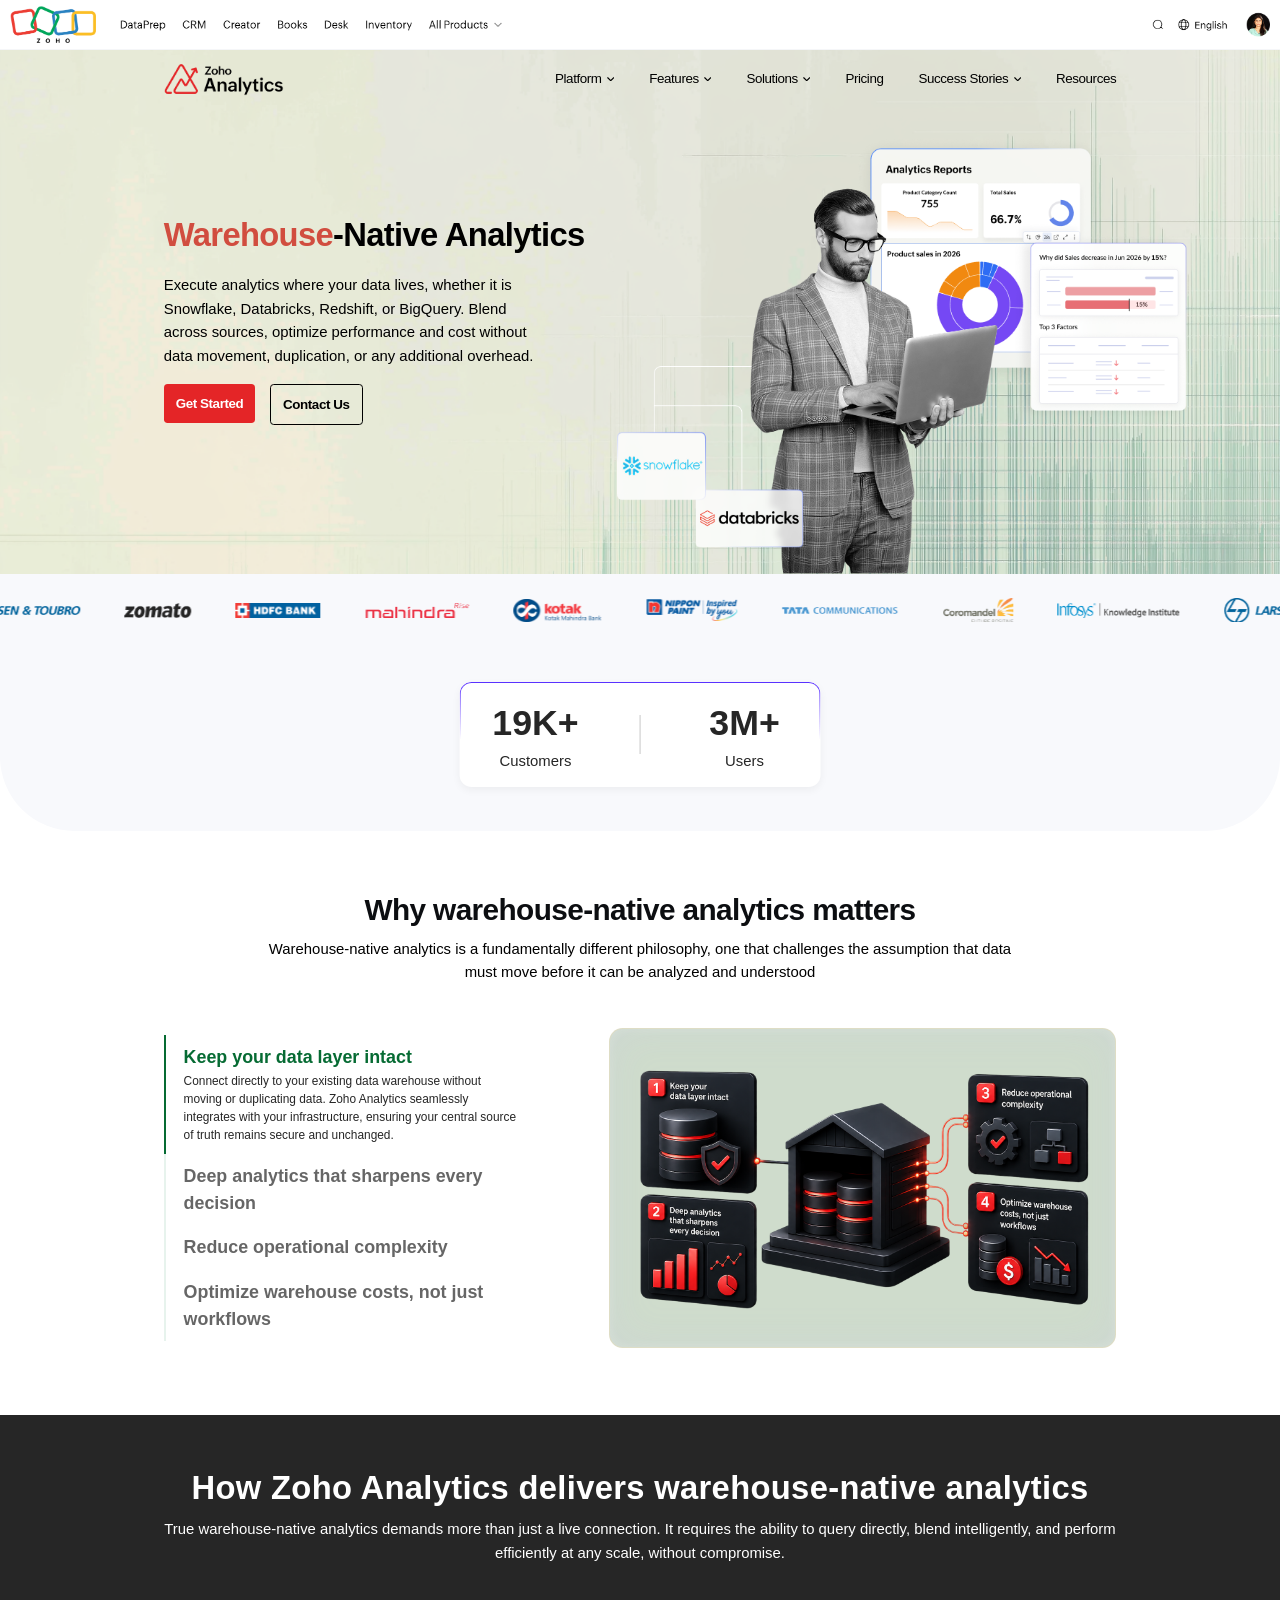
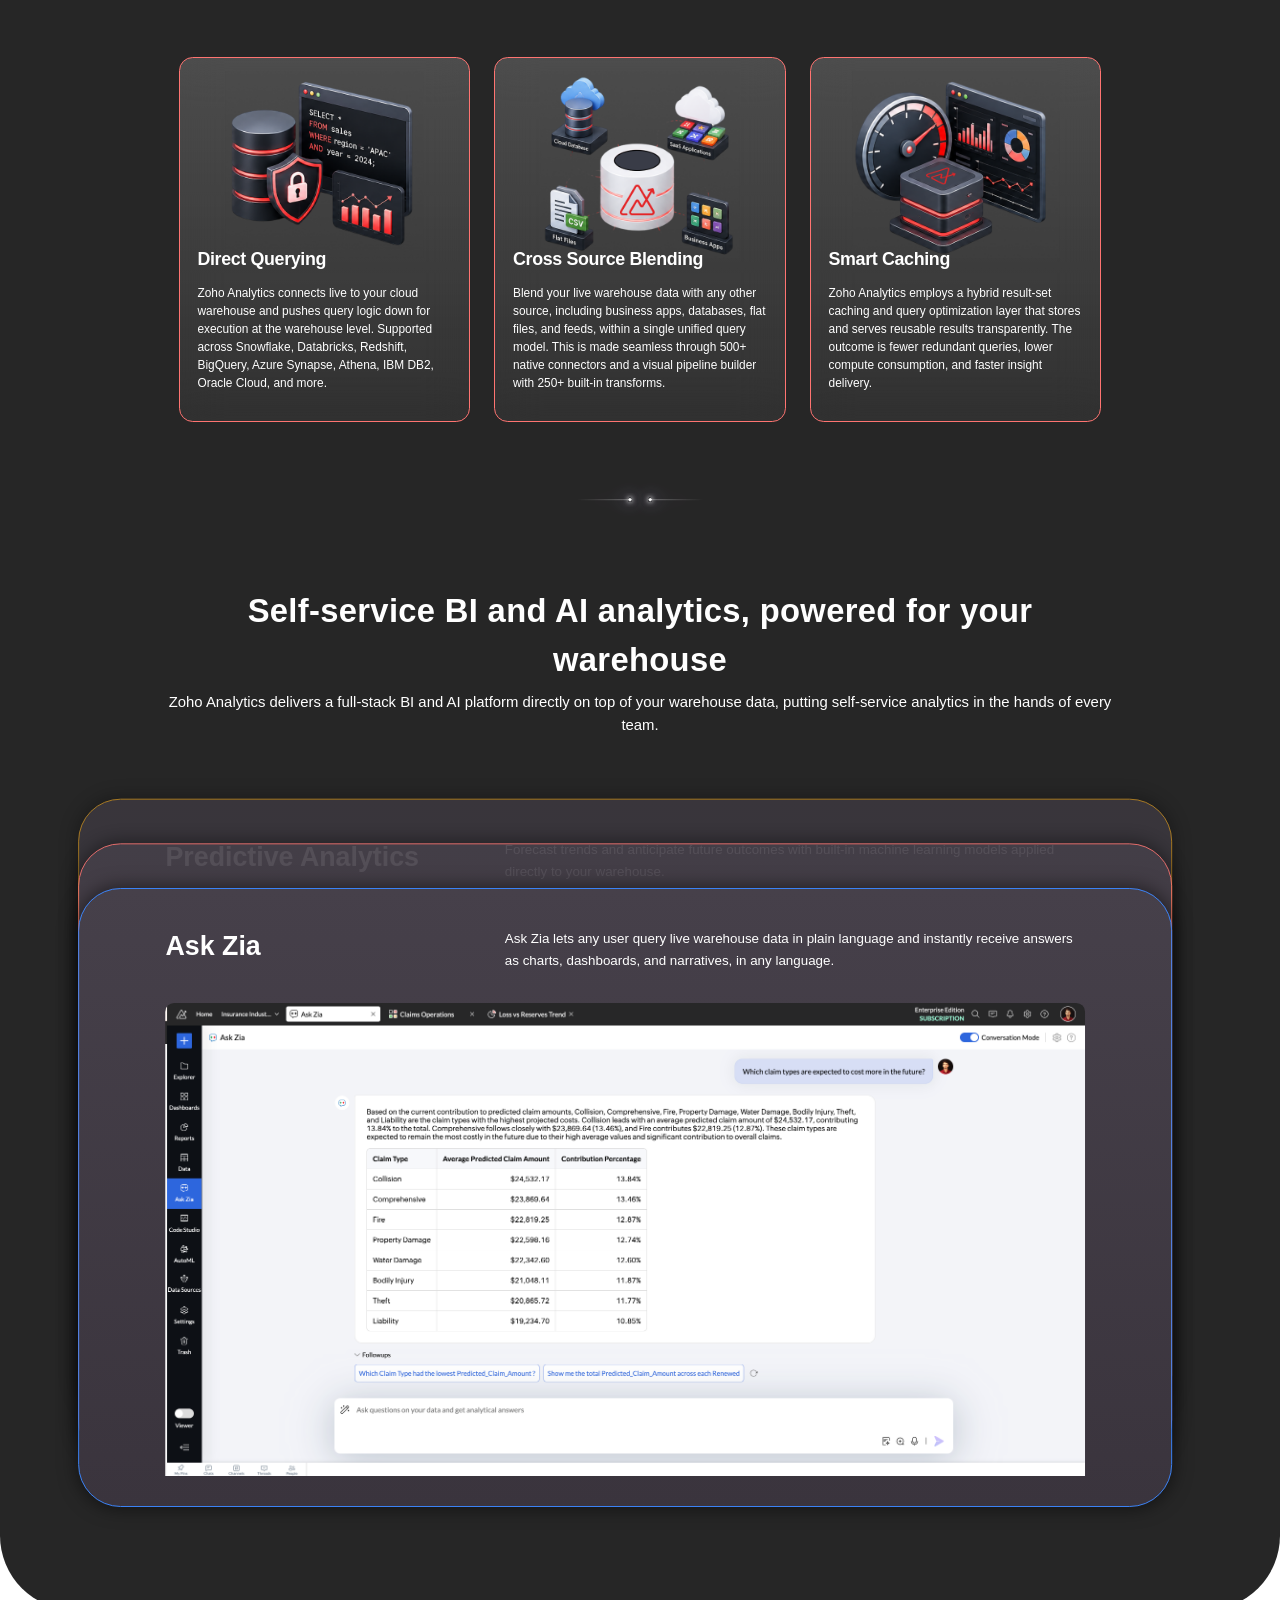
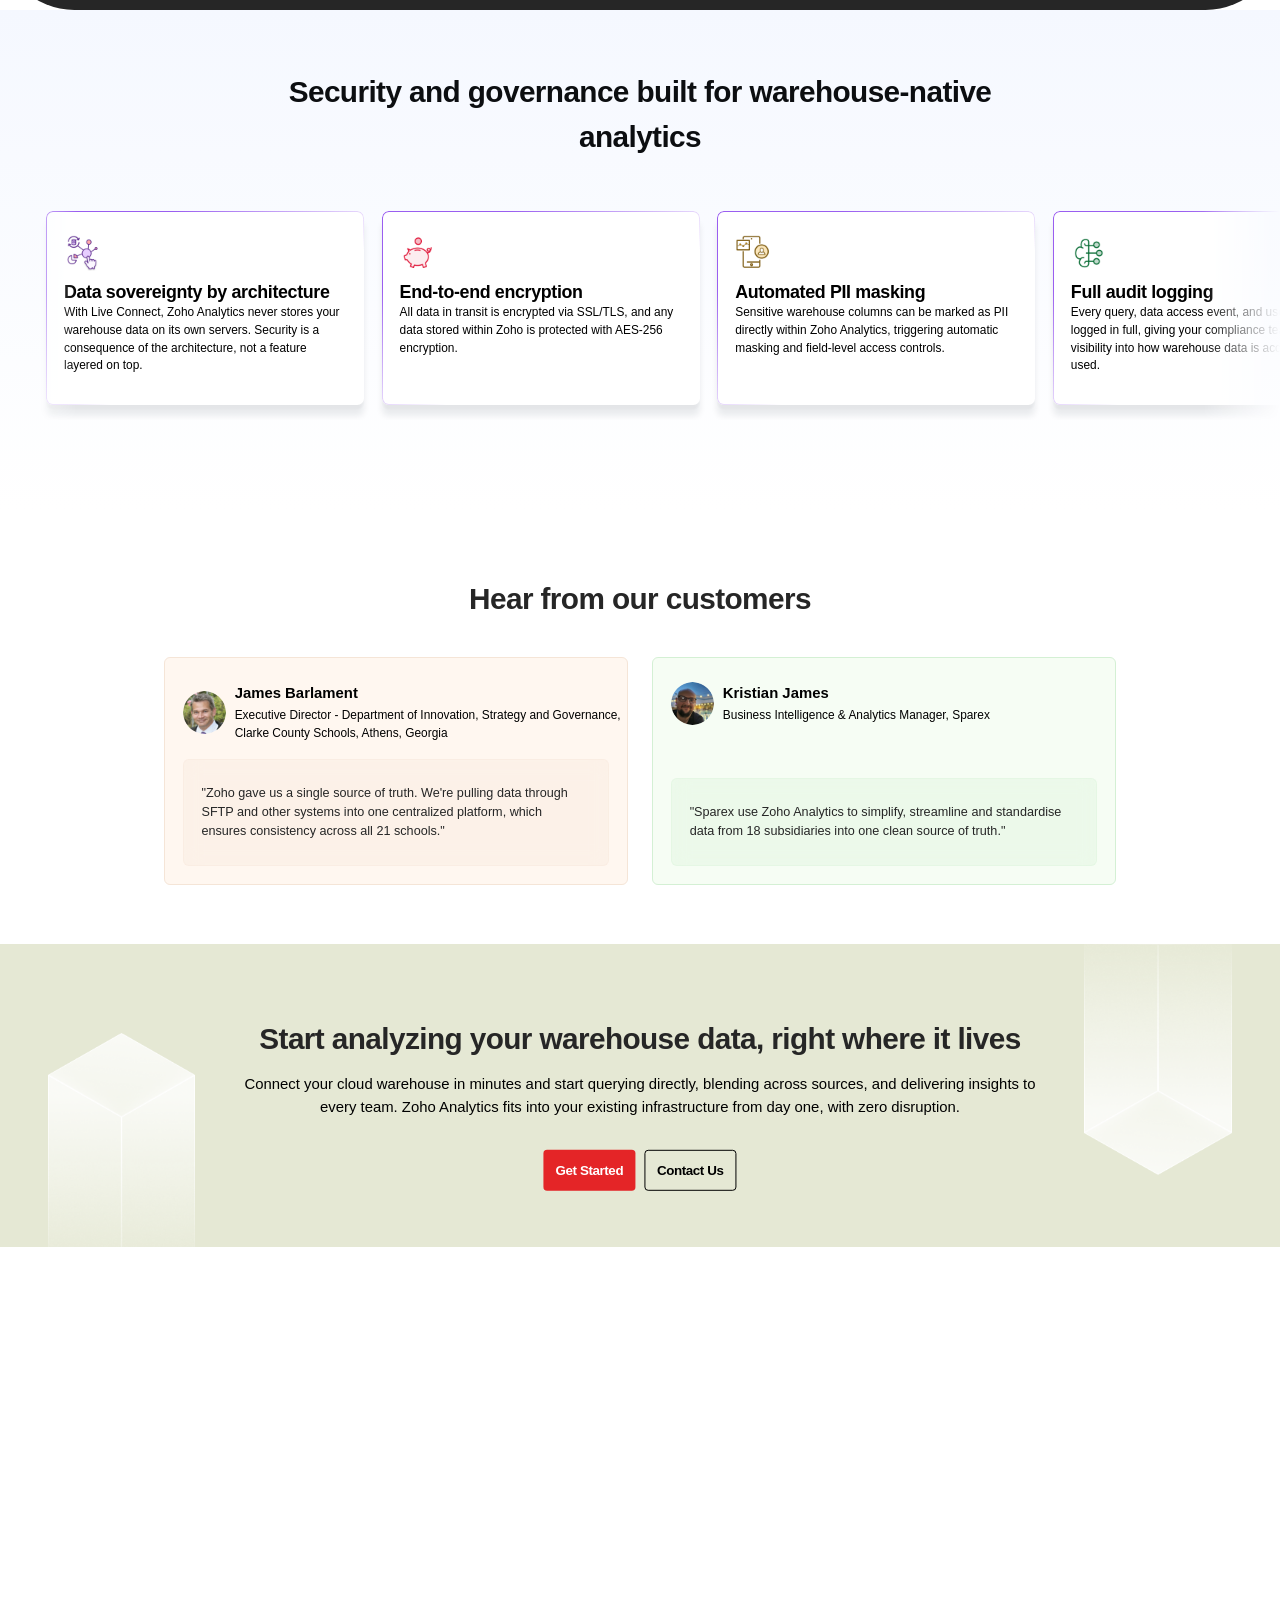
==== commit 5fafcb0f: "Update mockup: animations, SVG arrows, favicon, and spacing fixes" ====
--- a/index.html
+++ b/index.html
@@ -7,8 +7,9 @@
   <title>Warehouse-Native Analytics | Zoho Analytics</title>
   <meta name="description"
     content="Execute analytics where your data lives with Zoho Analytics warehouse-native platform. Connect Snowflake, Databricks, Redshift, BigQuery and more." />
+  <link rel="icon" href="https://www.zoho.com/favicon.ico" type="image/x-icon" />
   <link rel="stylesheet" href="src/css/tokens.css" />
-  <link rel="stylesheet" href="src/css/styles.css" />
+  <link rel="stylesheet" href="src/css/styles.css?v=6" />
 </head>
 
 <body>
@@ -28,15 +29,11 @@
             <img src="src/assets/images/custom-logo.png?v=2" alt="Custom Logo" height="46" />
           </a>
           <nav class="hero__nav-links" data-node-id="11953:1333" aria-label="Primary">
-            <a class="hero__nav-item" href="#" data-node-id="11953:1334">Platform <img class="hero__nav-arrow"
-                src="src/assets/images/nav-arrow.png" alt="" width="8" height="4" /></a>
-            <a class="hero__nav-item" href="#" data-node-id="11953:1338">Features <img class="hero__nav-arrow"
-                src="src/assets/images/nav-arrow.png" alt="" width="8" height="4" /></a>
-            <a class="hero__nav-item" href="#" data-node-id="11953:1342">Solutions <img class="hero__nav-arrow"
-                src="src/assets/images/nav-arrow.png" alt="" width="8" height="4" /></a>
+            <a class="hero__nav-item" href="#" data-node-id="11953:1334">Platform <svg class="hero__nav-arrow" width="10" height="6" viewBox="0 0 10 6" fill="none" xmlns="http://www.w3.org/2000/svg"><path d="M1 1L5 5L9 1" stroke="currentColor" stroke-width="1.5" stroke-linecap="round" stroke-linejoin="round"/></svg></a>
+            <a class="hero__nav-item" href="#" data-node-id="11953:1338">Features <svg class="hero__nav-arrow" width="10" height="6" viewBox="0 0 10 6" fill="none" xmlns="http://www.w3.org/2000/svg"><path d="M1 1L5 5L9 1" stroke="currentColor" stroke-width="1.5" stroke-linecap="round" stroke-linejoin="round"/></svg></a>
+            <a class="hero__nav-item" href="#" data-node-id="11953:1342">Solutions <svg class="hero__nav-arrow" width="10" height="6" viewBox="0 0 10 6" fill="none" xmlns="http://www.w3.org/2000/svg"><path d="M1 1L5 5L9 1" stroke="currentColor" stroke-width="1.5" stroke-linecap="round" stroke-linejoin="round"/></svg></a>
             <a class="hero__nav-item hero__nav-item--plain" href="#" data-node-id="11953:1346">Pricing</a>
-            <a class="hero__nav-item" href="#" data-node-id="11953:1347">Success Stories <img class="hero__nav-arrow"
-                src="src/assets/images/nav-arrow.png" alt="" width="8" height="4" /></a>
+            <a class="hero__nav-item" href="#" data-node-id="11953:1347">Success Stories <svg class="hero__nav-arrow" width="10" height="6" viewBox="0 0 10 6" fill="none" xmlns="http://www.w3.org/2000/svg"><path d="M1 1L5 5L9 1" stroke="currentColor" stroke-width="1.5" stroke-linecap="round" stroke-linejoin="round"/></svg></a>
             <a class="hero__nav-item hero__nav-item--plain" href="#" data-node-id="11953:1351">Resources</a>
           </nav>
         </header>
@@ -113,13 +110,15 @@
     <section class="feature-tabs" data-node-id="11954:3827" aria-label="Feature tabs">
       <div class="feature-tabs__inner">
         <div class="feature-tabs__content" data-node-id="11954:3828">
-          <article class="feature-tabs__tab" data-node-id="11954:3829">
+          <article class="feature-tabs__tab feature-tabs__tab--active" data-node-id="11954:3829">
             <h3 class="feature-tabs__tab-title" data-node-id="11954:3831">Keep your data layer intact</h3>
             <p class="feature-tabs__tab-body">
-              Connect directly to your existing data warehouse without moving or duplicating data. Zoho Analytics seamlessly integrates with your infrastructure, ensuring your central source of truth remains secure and unchanged.
+              Connect directly to your existing data warehouse without moving or duplicating data. Zoho Analytics
+              seamlessly integrates with your infrastructure, ensuring your central source of truth remains secure and
+              unchanged.
             </p>
           </article>
-          <article class="feature-tabs__tab feature-tabs__tab--active" data-node-id="11954:3833">
+          <article class="feature-tabs__tab" data-node-id="11954:3833">
             <h3 class="feature-tabs__tab-title" data-node-id="11954:3835">Deep analytics that sharpens every decision
             </h3>
             <p class="feature-tabs__tab-body" data-node-id="11954:3837">
@@ -130,14 +129,16 @@
           <article class="feature-tabs__tab" data-node-id="11954:3839">
             <h3 class="feature-tabs__tab-title" data-node-id="11954:3841">Reduce operational complexity</h3>
             <p class="feature-tabs__tab-body">
-              Eliminate the need for complex ETL pipelines and disjointed data tools. A unified platform simplifies data governance and accelerates the time to insight for both IT teams and business users.
+              Eliminate the need for complex ETL pipelines and disjointed data tools. A unified platform simplifies data
+              governance and accelerates the time to insight for both IT teams and business users.
             </p>
           </article>
           <article class="feature-tabs__tab" data-node-id="11963:4221">
             <h3 class="feature-tabs__tab-title" data-node-id="11963:4223">Optimize warehouse costs, not just workflows
             </h3>
             <p class="feature-tabs__tab-body">
-              Control your compute and storage expenses with smart caching and query optimization. Zoho Analytics ensures you only pay for the processing you actually need while delivering fast performance.
+              Control your compute and storage expenses with smart caching and query optimization. Zoho Analytics
+              ensures you only pay for the processing you actually need while delivering fast performance.
             </p>
           </article>
         </div>
@@ -288,7 +289,47 @@
       </div>
 
       <div class="warehouse__ask-zia" data-node-id="11869:1891">
-        <img src="src/assets/images/wids.png" alt="Ask Zia full component" style="max-width: 100%; height: auto; display: block; margin: 0 auto;" />
+        <div class="warehouse__ask-zia-card-wrapper wrapper-1 active">
+          <div class="warehouse__ask-zia-shell shell-1">
+            <div class="warehouse__ask-zia-intro">
+              <h3 class="warehouse__ask-zia-title">Ask Zia</h3>
+              <p class="warehouse__ask-zia-desc">
+                Ask Zia lets any user query live warehouse data in plain language and instantly receive answers as charts, dashboards, and narratives, in any language.
+              </p>
+            </div>
+            <div class="warehouse__ask-zia-screenshot-wrap">
+              <img class="warehouse__ask-zia-screenshot" src="src/assets/images/ask-zia-screenshot.png" alt="Ask Zia product screenshot" width="1280" height="635" />
+            </div>
+          </div>
+        </div>
+
+        <div class="warehouse__ask-zia-card-wrapper wrapper-2">
+          <div class="warehouse__ask-zia-shell shell-2">
+            <div class="warehouse__ask-zia-intro">
+              <h3 class="warehouse__ask-zia-title">Automated Insights</h3>
+              <p class="warehouse__ask-zia-desc">
+                Automatically generate actionable insights from your warehouse data without writing complex SQL queries.
+              </p>
+            </div>
+            <div class="warehouse__ask-zia-screenshot-wrap">
+              <img class="warehouse__ask-zia-screenshot" src="src/assets/images/ask-zia-screenshot.png" alt="Automated Insights screenshot" width="1280" height="635" />
+            </div>
+          </div>
+        </div>
+
+        <div class="warehouse__ask-zia-card-wrapper wrapper-3">
+          <div class="warehouse__ask-zia-shell shell-3">
+            <div class="warehouse__ask-zia-intro">
+              <h3 class="warehouse__ask-zia-title">Predictive Analytics</h3>
+              <p class="warehouse__ask-zia-desc">
+                Forecast trends and anticipate future outcomes with built-in machine learning models applied directly to your warehouse.
+              </p>
+            </div>
+            <div class="warehouse__ask-zia-screenshot-wrap">
+              <img class="warehouse__ask-zia-screenshot" src="src/assets/images/ask-zia-screenshot.png" alt="Predictive Analytics screenshot" width="1280" height="635" />
+            </div>
+          </div>
+        </div>
       </div>
     </section>
 
@@ -301,8 +342,8 @@
         <div class="security__cards" data-node-id="11869:4352">
           <div class="security__cards-set">
             <article class="security__card" data-node-id="11869:4353">
-              <img class="security__icon" src="src/assets/images/icon-data-sovereignty.png" alt="" width="48" height="48"
-                data-node-id="11956:3948" />
+              <img class="security__icon" src="src/assets/images/icon-data-sovereignty.png" alt="" width="48"
+                height="48" data-node-id="11956:3948" />
               <div class="security__card-content" data-node-id="11869:4354">
                 <h3 class="security__card-title" data-node-id="11869:4355">Data sovereignty by architecture</h3>
                 <p class="security__card-body" data-node-id="11869:4356">
@@ -317,7 +358,8 @@
               <div class="security__card-content" data-node-id="11869:4358">
                 <h3 class="security__card-title" data-node-id="11869:4359">End-to-end encryption</h3>
                 <p class="security__card-body" data-node-id="11869:4360">
-                  All data in transit is encrypted via SSL/TLS, and any data stored within Zoho is protected with AES-256
+                  All data in transit is encrypted via SSL/TLS, and any data stored within Zoho is protected with
+                  AES-256
                   encryption.
                 </p>
               </div>
@@ -339,7 +381,8 @@
               <div class="security__card-content" data-node-id="11869:4366">
                 <h3 class="security__card-title" data-node-id="11869:4367">Full audit logging</h3>
                 <p class="security__card-body" data-node-id="11869:4368">
-                  Every query, data access event, and user action is logged in full, giving your compliance teams complete
+                  Every query, data access event, and user action is logged in full, giving your compliance teams
+                  complete
                   visibility into how warehouse data is accessed and used.
                 </p>
               </div>
@@ -434,9 +477,11 @@
         if (!setWidth) return;
 
         var offset = 0;
-        var speed = 0.6;
+        var speed = 1.5;
+        var isPlaying = false;
 
         function tick() {
+          if (!isPlaying) return;
           offset -= speed;
           if (Math.abs(offset) >= setWidth) {
             offset = 0;
@@ -445,7 +490,17 @@
           window.requestAnimationFrame(tick);
         }
 
-        window.requestAnimationFrame(tick);
+        var observer = new IntersectionObserver(function (entries) {
+          if (entries[0].isIntersecting) {
+            if (!isPlaying) {
+              isPlaying = true;
+              window.requestAnimationFrame(tick);
+            }
+          } else {
+            isPlaying = false;
+          }
+        });
+        observer.observe(document.querySelector(".stats-marquee"));
       }
 
       function initSecurityMarquee() {
@@ -461,8 +516,11 @@
 
         var offset = 0;
         var speed = 0.5;
+        var isPlaying = false;
+        var startTimeout = null;
 
         function tick() {
+          if (!isPlaying) return;
           offset -= speed;
           if (Math.abs(offset) >= setWidth) {
             offset = 0;
@@ -471,7 +529,24 @@
           window.requestAnimationFrame(tick);
         }
 
-        window.requestAnimationFrame(tick);
+        var observer = new IntersectionObserver(function (entries) {
+          if (entries[0].isIntersecting) {
+            if (!isPlaying && !startTimeout) {
+              startTimeout = setTimeout(function () {
+                isPlaying = true;
+                window.requestAnimationFrame(tick);
+                startTimeout = null;
+              }, 1000);
+            }
+          } else {
+            isPlaying = false;
+            if (startTimeout) {
+              clearTimeout(startTimeout);
+              startTimeout = null;
+            }
+          }
+        });
+        observer.observe(document.querySelector(".security"));
       }
 
       function initFeatureTabs() {
@@ -486,11 +561,107 @@
         });
       }
 
+      function initZiaCards() {
+        var cards = document.querySelectorAll(".warehouse__ask-zia-card-wrapper");
+        if (!cards.length) return;
+        
+        var positions = [0, 1, 2];
+        var isAnimating = false;
+        
+        function updateCards() {
+          cards.forEach(function (card, index) {
+            var hasMoveOut = card.classList.contains("card-move-out");
+            card.className = "warehouse__ask-zia-card-wrapper wrapper-" + (index + 1) + " card-pos-" + positions[index];
+            if (hasMoveOut) {
+              card.classList.add("card-move-out");
+            }
+          });
+        }
+        
+        updateCards();
+
+        cards.forEach(function (card, index) {
+          card.addEventListener("click", function () {
+            if (positions[index] === 0 && !isAnimating) {
+              isAnimating = true;
+              
+              card.classList.add("card-move-out");
+
+              setTimeout(function () {
+                card.classList.remove("card-move-out");
+                
+                for (var i = 0; i < positions.length; i++) {
+                  positions[i] = (positions[i] - 1 + 3) % 3;
+                }
+                updateCards();
+                
+                setTimeout(function () {
+                  isAnimating = false;
+                }, 400);
+              }, 150);
+            }
+          });
+        });
+      }
+
+      function initCounters() {
+        var numbers = document.querySelectorAll(".stats-marquee__number");
+        if (!numbers.length) return;
+
+        var observer = new IntersectionObserver(function (entries) {
+          entries.forEach(function (entry) {
+            if (entry.isIntersecting) {
+              var target = entry.target;
+              if (target.dataset.animated) return;
+              target.dataset.animated = "true";
+
+              var targetVal = parseInt(target.dataset.targetVal, 10);
+              var suffix = target.dataset.suffix;
+              
+              var startVal = 1;
+              var duration = 2000;
+              var startTime = null;
+
+              function step(timestamp) {
+                if (!startTime) startTime = timestamp;
+                var progress = Math.min((timestamp - startTime) / duration, 1);
+                var easeProgress = 1 - (1 - progress) * (1 - progress);
+                var currentVal = Math.floor(startVal + (targetVal - startVal) * easeProgress);
+                
+                target.innerText = currentVal + suffix;
+                
+                if (progress < 1) {
+                  window.requestAnimationFrame(step);
+                } else {
+                  target.innerText = targetVal + suffix;
+                }
+              }
+              
+              window.requestAnimationFrame(step);
+              observer.unobserve(target);
+            }
+          });
+        }, { threshold: 0.1 });
+
+        numbers.forEach(function (el) {
+          var text = el.innerText;
+          var match = text.match(/^(\d+)(.*)$/);
+          if (match) {
+            el.dataset.targetVal = parseInt(match[1], 10);
+            el.dataset.suffix = match[2];
+            el.innerText = "1" + match[2];
+            observer.observe(el);
+          }
+        });
+      }
+
       window.addEventListener("resize", fitDesignToViewport);
       fitDesignToViewport();
       initLogoMarquee();
       initSecurityMarquee();
       initFeatureTabs();
+      initZiaCards();
+      initCounters();
     })();
   </script>
 </body>
--- a/src/css/styles.css
+++ b/src/css/styles.css
@@ -6,7 +6,7 @@
 
 html {
   -webkit-font-smoothing: antialiased;
-  overflow-x: hidden;
+  overflow-x: clip;
 }
 
 body {
@@ -14,7 +14,7 @@
   font-family: var(--font-family);
   color: var(--text-body);
   background: #ffffff;
-  overflow-x: hidden;
+  overflow-x: clip;
 }
 
 img {
@@ -143,8 +143,7 @@
 }
 
 .hero__nav-arrow {
-  width: 8px;
-  height: 4px;
+  flex-shrink: 0;
 }
 
 .hero__copy {
@@ -256,7 +255,7 @@
   display: flex;
   align-items: center;
   justify-content: center;
-  gap: 100px;
+  gap: 70px;
   padding: 20px 32px;
   background: #ffffff;
   border: none;
@@ -287,12 +286,15 @@
   text-align: center;
   color: var(--text-body);
   line-height: 1.5;
+  width: 140px;
+  flex-shrink: 0;
 }
 
 .stats-marquee__number {
   margin: 0;
   font-size: 48px;
   font-weight: 600;
+  font-variant-numeric: tabular-nums;
 }
 
 .stats-marquee__label {
@@ -435,7 +437,7 @@
   background: var(--warehouse-bg);
   border-bottom-left-radius: 100px;
   border-bottom-right-radius: 100px;
-  overflow: hidden;
+  overflow: clip;
   color: #ffffff;
   padding-bottom: 120px;
 }
@@ -551,7 +553,44 @@
 .warehouse__ask-zia {
   margin-top: 102px;
   display: flex;
-  justify-content: center;
+  flex-direction: column;
+  align-items: center;
+  position: relative;
+  min-height: 950px;
+}
+
+.warehouse__ask-zia-card-wrapper {
+  position: absolute;
+  top: 100px;
+  left: 50%;
+  pointer-events: none;
+  transition: all 0.4s cubic-bezier(0.25, 1, 0.5, 1);
+  cursor: pointer;
+}
+
+.card-pos-0 {
+  z-index: 3;
+  transform: translateX(-50%) translateY(0);
+  opacity: 1;
+  pointer-events: auto;
+}
+
+.card-pos-1 {
+  z-index: 2;
+  transform: translateX(-50%) translateY(-60px);
+  opacity: 0.85;
+}
+
+.card-pos-2 {
+  z-index: 1;
+  transform: translateX(-50%) translateY(-120px);
+  opacity: 0.6;
+}
+
+.card-move-out {
+  transform: translateX(-50%) translateY(-300px) !important;
+  z-index: 4 !important;
+  opacity: 1 !important;
 }
 
 .warehouse__ask-zia-shell {
@@ -559,36 +598,22 @@
   max-width: calc(100% - 40px);
   min-height: 821px;
   border-radius: 57px;
-  border: 1px solid #3b82f6; /* Blue is now innermost */
   background: linear-gradient(180deg, #46404a 0%, #3a343d 100%);
   box-shadow: 0 0 25px 2px rgba(0, 0, 0, 0.5);
   padding: 52px 116px 40px;
   position: relative;
-  z-index: 1;
-}
-
-/* Outer frame: Orange */
-.warehouse__ask-zia-shell::before {
-  content: '';
-  position: absolute;
-  inset: -10px;
-  border-radius: 67px; /* 57 + 10 */
-  border: 1px solid #fdb022; /* Orange is now outermost */
-  background: linear-gradient(180deg, #46404a 0%, #3a343d 100%);
-  box-shadow: 0 0 25px 2px rgba(0, 0, 0, 0.5);
-  z-index: -2;
-}
-
-/* Middle frame: Pink/Red */
-.warehouse__ask-zia-shell::after {
-  content: '';
-  position: absolute;
-  inset: -5px;
-  border-radius: 62px; /* 57 + 5 */
-  border: 1px solid #ff7471; /* Pink/Red stays middle */
-  background: linear-gradient(180deg, #46404a 0%, #3a343d 100%);
-  box-shadow: 0 0 15px rgba(0, 0, 0, 0.4);
-  z-index: -1;
+}
+
+.shell-1 {
+  border: 1px solid #3b82f6; /* Blue */
+}
+
+.shell-2 {
+  border: 1px solid #ff7471; /* Pink/Red */
+}
+
+.shell-3 {
+  border: 1px solid #fdb022; /* Orange */
 }
 
 .warehouse__ask-zia-intro {
@@ -668,6 +693,7 @@
   display: flex;
   width: max-content;
   will-change: transform;
+  padding-left: max(20px, calc(50vw - 578px));
 }
 
 .security__cards-set {
@@ -698,12 +724,10 @@
   inset: 0;
   border-radius: inherit;
   padding: 1px;
-  background: linear-gradient(
-    to bottom right,
-    var(--security-card-border) 0%,
-    var(--security-card-border) 20%,
-    transparent 60%
-  );
+  background: linear-gradient(to bottom right,
+      var(--security-card-border) 0%,
+      var(--security-card-border) 20%,
+      transparent 60%);
   -webkit-mask:
     linear-gradient(#fff 0 0) content-box,
     linear-gradient(#fff 0 0);
